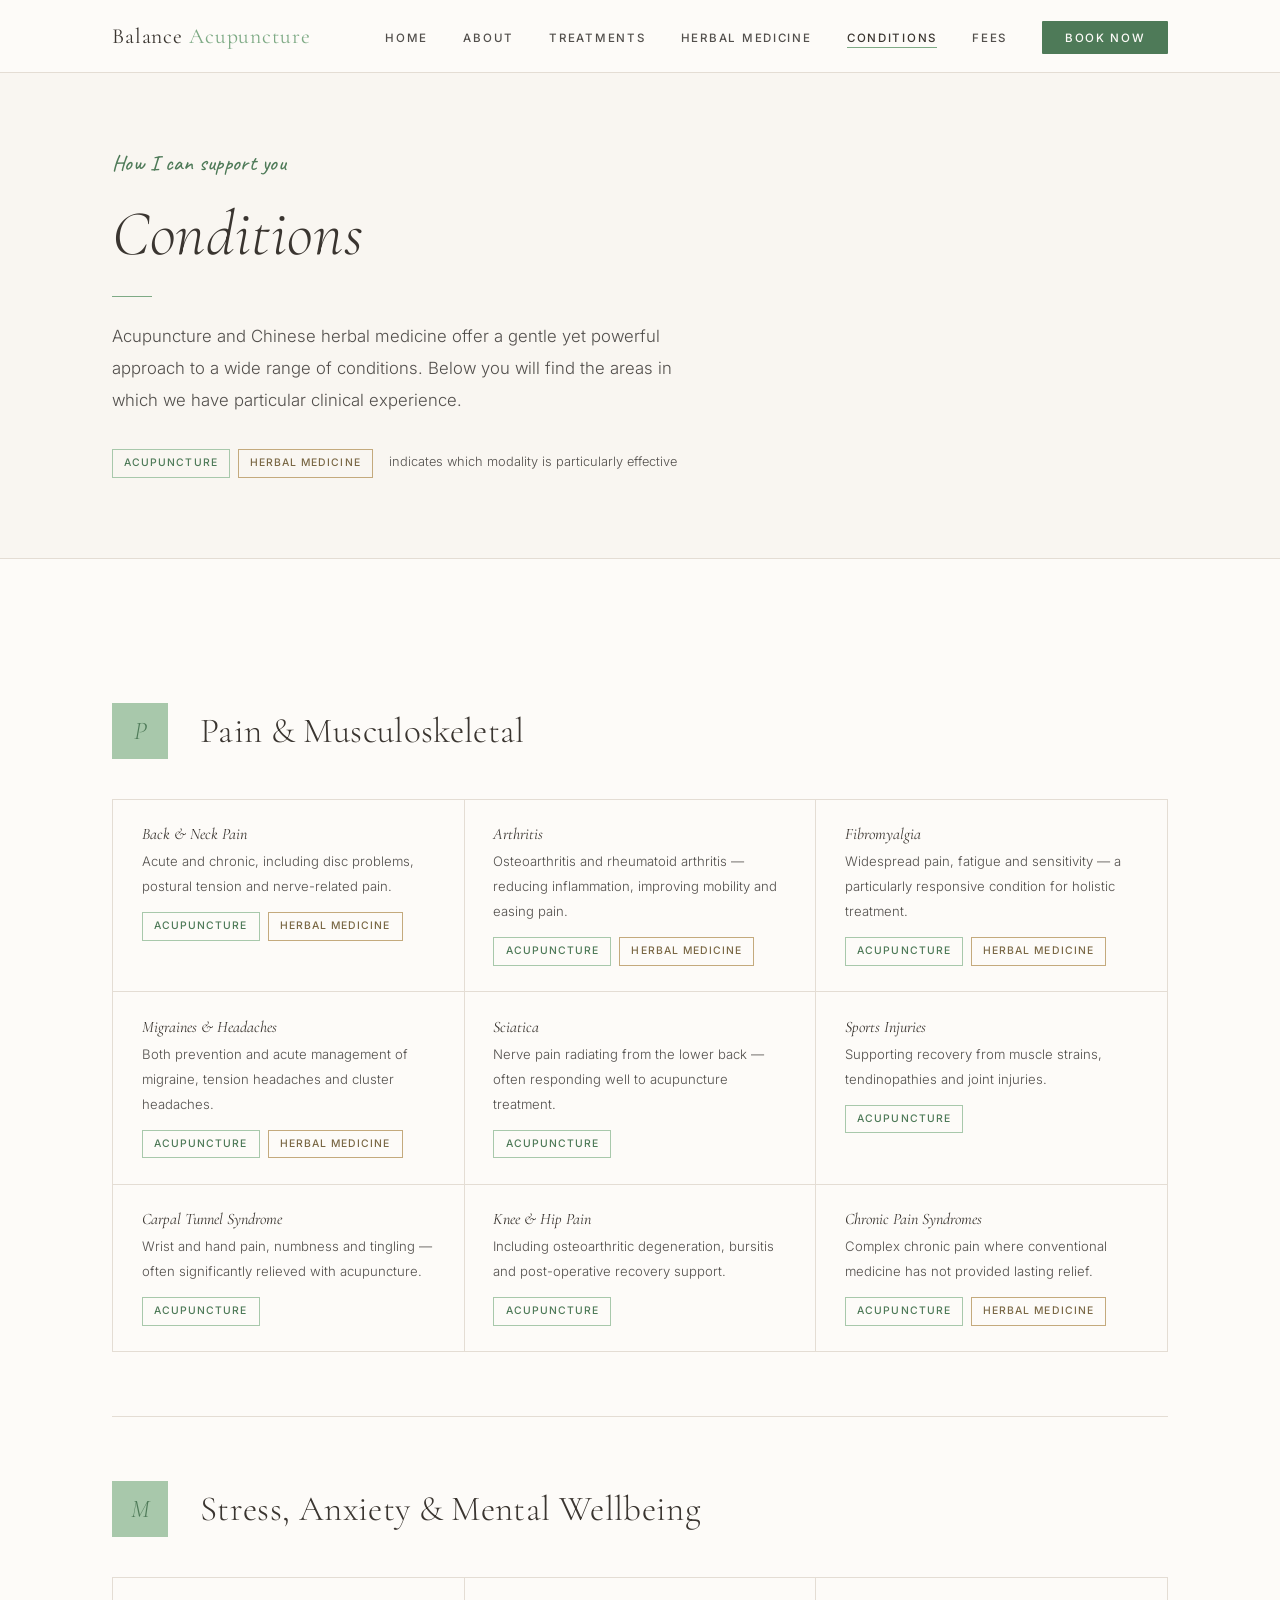
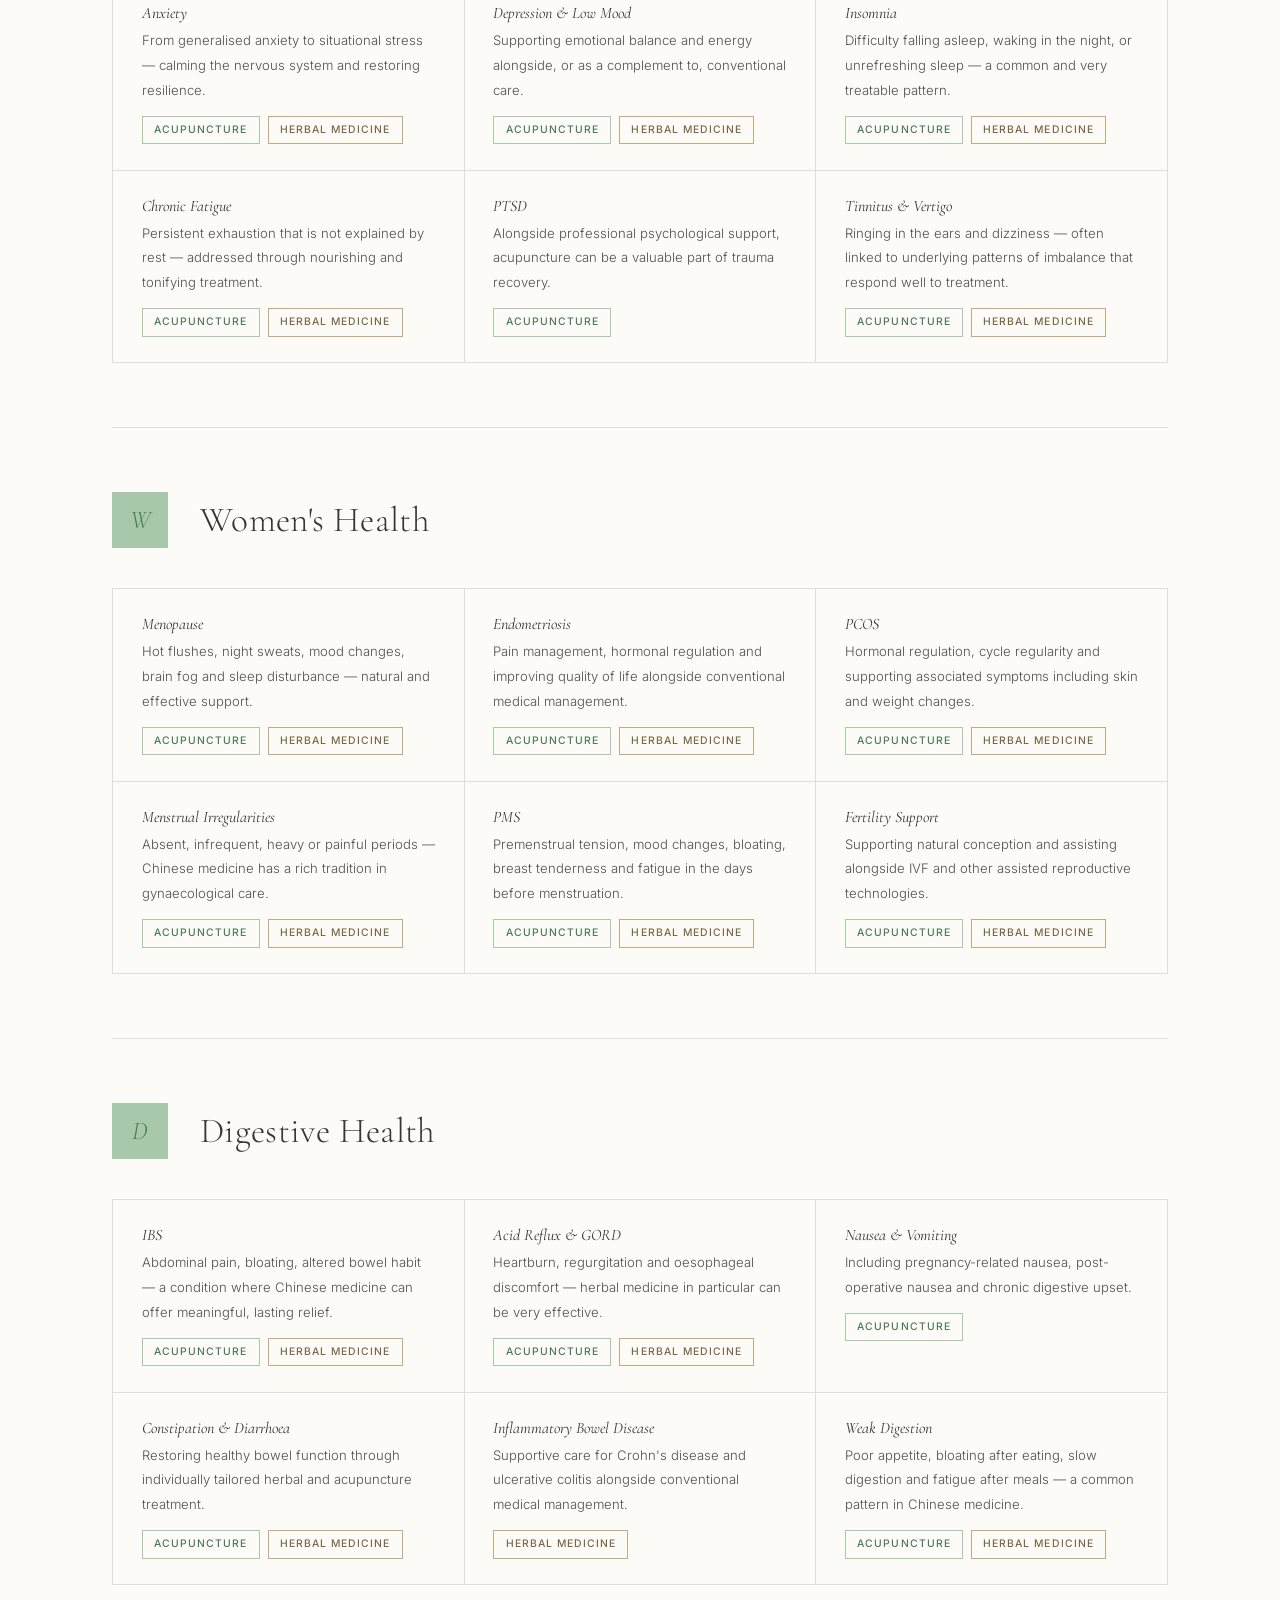
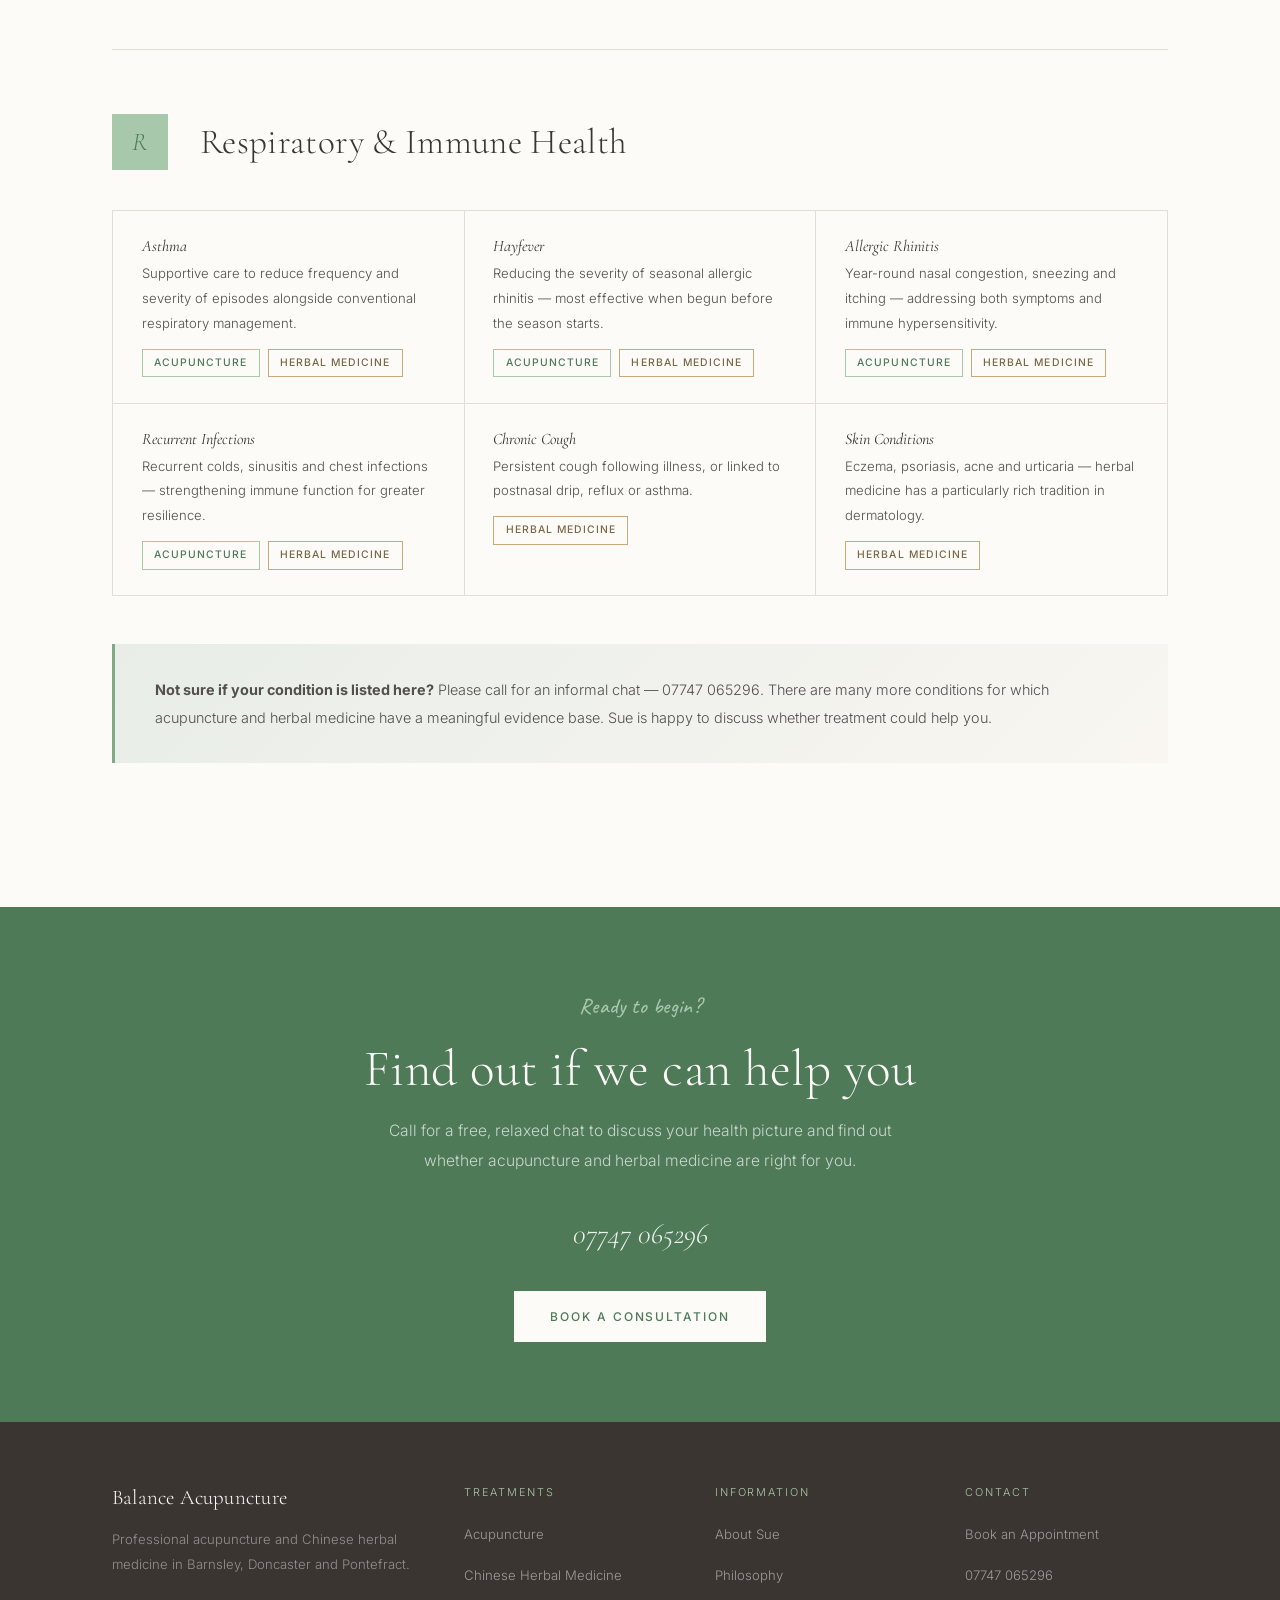
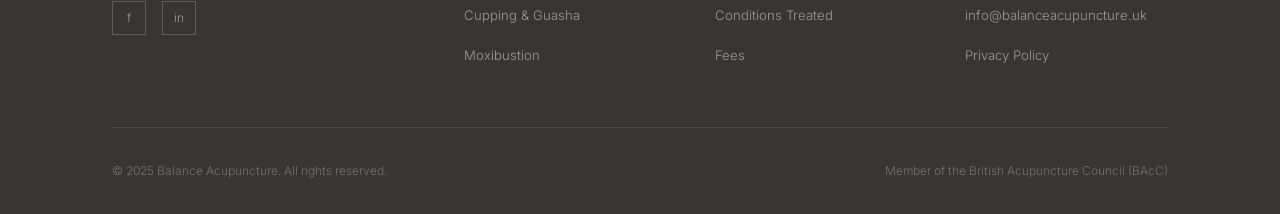
==== conditions.html @ f873840b "Initial commit: updated Balance Acupuncture site" ====
<!DOCTYPE html>
<html lang="en">
<head>
  <meta charset="UTF-8" />
  <meta name="viewport" content="width=device-width, initial-scale=1.0" />
  <title>Conditions Treated | Balance Acupuncture</title>
  <meta name="description" content="Acupuncture and Chinese herbal medicine for pain, stress, women's health, digestive conditions, fertility and more at Balance Acupuncture in Yorkshire." />
  <link rel="preconnect" href="https://fonts.googleapis.com" />
  <link rel="preconnect" href="https://fonts.gstatic.com" crossorigin />
  <link href="https://fonts.googleapis.com/css2?family=Caveat:wght@400;500;600&family=Cormorant+Garamond:ital,wght@0,300;0,400;0,500;1,300;1,400&family=Inter:wght@300;400;500&display=swap" rel="stylesheet" />
  <style>
    :root{--cream:#f9f6f1;--warm-white:#fdfbf8;--sage:#7eaa85;--sage-light:#a8c8ab;--sage-dark:#4e7a58;--stone:#c9bfae;--charcoal:#3a3530;--mid-grey:#524f4c;--light-grey:#9e9894;--border:#e4ddd4;--font-serif:'Cormorant Garamond',Georgia,serif;--font-sans:'Inter',system-ui,sans-serif;--font-hand:'Caveat',cursive;}
    *,*::before,*::after{box-sizing:border-box;margin:0;padding:0;}
    html{scroll-behavior:smooth;}
    body{font-family:var(--font-sans);font-weight:300;font-size:17px;line-height:1.8;color:var(--charcoal);background:var(--warm-white);}
    img{max-width:100%;display:block;}a{color:inherit;text-decoration:none;}
    h1,h2,h3,h4{font-family:var(--font-serif);font-weight:300;letter-spacing:.01em;line-height:1.2;color:var(--charcoal);}
    h1{font-size:clamp(2.4rem,5vw,4rem);}h2{font-size:clamp(2.3rem,4vw,3.4rem);}
    h3{font-size:clamp(1.5rem,2.5vw,2.1rem);}
    p{color:var(--mid-grey);font-size:.975rem;line-height:1.9;}
    .container{max-width:1120px;margin:0 auto;padding:0 2rem;}
    .section{padding:5rem 0;}.section--alt{background:var(--cream);}
    .eyebrow{font-family:var(--font-hand);font-size:1.35rem;font-weight:500;letter-spacing:.02em;color:var(--sage-dark);display:block;margin-bottom:.8rem;}
    .divider{width:40px;height:1px;background:var(--sage);margin:1.5rem auto;}.divider--left{margin-left:0;}
    .btn{display:inline-block;padding:.85rem 2.2rem;font-family:var(--font-sans);font-size:.75rem;font-weight:500;letter-spacing:.16em;text-transform:uppercase;border:1px solid currentColor;transition:all .3s ease;}
    .btn--sage{color:var(--sage-dark);border-color:var(--sage-dark);background:transparent;}.btn--sage:hover{background:var(--sage-dark);color:var(--warm-white);}
    .btn--filled{background:var(--sage-dark);color:var(--warm-white);border-color:var(--sage-dark);}.btn--filled:hover{background:var(--sage);border-color:var(--sage);}
    .site-header{position:fixed;top:0;left:0;right:0;z-index:100;background:rgba(253,251,248,.96);backdrop-filter:blur(8px);border-bottom:1px solid var(--border);}
    .site-header.scrolled{box-shadow:0 2px 20px rgba(58,53,48,.08);}
    .nav-inner{display:flex;align-items:center;justify-content:space-between;height:72px;max-width:1120px;margin:0 auto;padding:0 2rem;}
    .nav-logo{font-family:var(--font-serif);font-size:1.35rem;font-weight:400;letter-spacing:.04em;color:var(--charcoal);}
    .nav-logo span{color:var(--sage);}
    .nav-links{display:flex;align-items:center;gap:2.2rem;list-style:none;}
    .nav-links a{font-size:.72rem;font-weight:500;letter-spacing:.15em;text-transform:uppercase;color:var(--mid-grey);transition:color .2s;position:relative;}
    .nav-links a::after{content:'';position:absolute;bottom:-3px;left:0;right:0;height:1px;background:var(--sage);transform:scaleX(0);transition:transform .25s ease;}
    .nav-links a:hover{color:var(--charcoal);}.nav-links a:hover::after,.nav-links a.active::after{transform:scaleX(1);}.nav-links a.active{color:var(--charcoal);}
    .nav-cta{font-size:.72rem!important;font-weight:500!important;letter-spacing:.15em!important;text-transform:uppercase!important;padding:.6rem 1.4rem!important;background:var(--sage-dark)!important;color:var(--warm-white)!important;border-radius:1px!important;}
    .nav-cta:hover{background:var(--sage)!important;}.nav-cta::after{display:none!important;}
    .nav-toggle{display:none;flex-direction:column;gap:5px;cursor:pointer;background:none;border:none;padding:4px;}
    .nav-toggle span{display:block;width:22px;height:1px;background:var(--charcoal);}
    .site-footer{background:var(--charcoal);padding:4rem 0 2rem;}
    .footer-grid{display:grid;grid-template-columns:1.5fr 1fr 1fr 1fr;gap:3rem;margin-bottom:3rem;}
    .footer-brand h3{font-family:var(--font-serif);font-size:1.3rem;color:var(--warm-white);margin-bottom:1rem;font-weight:300;}
    .footer-brand p{color:rgba(255,255,255,.45);font-size:.82rem;}
    .footer-col h4{font-size:.68rem;letter-spacing:.18em;text-transform:uppercase;color:var(--sage-light);margin-bottom:1.2rem;font-family:var(--font-sans);}
    .footer-col ul{list-style:none;}.footer-col ul li{margin-bottom:.6rem;}
    .footer-col ul li a{color:rgba(255,255,255,.5);font-size:.82rem;transition:color .2s;}.footer-col ul li a:hover{color:var(--sage-light);}
    .footer-bottom{border-top:1px solid rgba(255,255,255,.1);padding-top:2rem;display:flex;justify-content:space-between;align-items:center;font-size:.75rem;color:rgba(255,255,255,.3);}
    .footer-social{display:flex;gap:1rem;}
    .footer-social a{width:34px;height:34px;border:1px solid rgba(255,255,255,.2);display:flex;align-items:center;justify-content:center;color:rgba(255,255,255,.5);font-size:.75rem;transition:all .2s;}
    .footer-social a:hover{border-color:var(--sage-light);color:var(--sage-light);}
    @media(max-width:900px){.nav-links{display:none;}.nav-toggle{display:flex;}.nav-links.open{display:flex;flex-direction:column;position:fixed;top:72px;left:0;right:0;background:var(--warm-white);padding:2rem;gap:1.4rem;border-bottom:1px solid var(--border);z-index:99;}.footer-grid{grid-template-columns:1fr 1fr;gap:2rem;}}
    @media(max-width:600px){.footer-grid{grid-template-columns:1fr;}.footer-bottom{flex-direction:column;gap:1rem;text-align:center;}}

    .page-hero{padding:9rem 0 5rem;background:var(--cream);border-bottom:1px solid var(--border);}
    .page-hero h1{margin-bottom:1.2rem;font-style:italic;}
    .page-hero p{max-width:580px;font-size:1.05rem;}

    .category-section{padding:4rem 0;border-bottom:1px solid var(--border);}
    .category-section:last-of-type{border-bottom:none;}
    .category-header{display:flex;align-items:center;gap:2rem;margin-bottom:2.5rem;}
    .category-icon{
      width:56px;height:56px;background:var(--sage-light);
      display:flex;align-items:center;justify-content:center;
      font-family:var(--font-serif);font-style:italic;font-size:1.6rem;color:var(--sage-dark);
      flex-shrink:0;
    }
    .category-header h2{font-size:clamp(1.6rem,3vw,2.2rem);margin:0;}
    .conditions-list{display:grid;grid-template-columns:repeat(3,1fr);gap:1px;background:var(--border);border:1px solid var(--border);}
    .condition-item{background:var(--warm-white);padding:1.6rem 1.8rem;transition:background .2s;}
    .condition-item:hover{background:var(--cream);}
    .condition-item h4{font-family:var(--font-serif);font-size:1rem;font-weight:400;letter-spacing:0;text-transform:none;font-style:italic;color:var(--charcoal);margin-bottom:.3rem;}
    .condition-item p{font-size:.82rem;}
    .treatment-tags{display:flex;gap:.5rem;flex-wrap:wrap;margin-top:.8rem;}
    .tag{font-size:.65rem;font-weight:500;letter-spacing:.1em;text-transform:uppercase;padding:.25rem .7rem;border:1px solid;}
    .tag--acu{color:var(--sage-dark);border-color:var(--sage-light);}
    .tag--herb{color:#7a6845;border-color:#c4aa7d;}

    .herbal-note{background:linear-gradient(135deg,#e8ede8 0%,var(--cream) 100%);border-left:3px solid var(--sage);padding:2rem 2.5rem;margin-top:3rem;}
    .herbal-note p{font-size:.9rem;}

    .cta-banner{background:var(--sage-dark);padding:5rem 0;text-align:center;}
    .cta-banner h2{color:var(--warm-white);margin-bottom:1rem;}
    .cta-banner p{color:rgba(255,255,255,.7);margin-bottom:2rem;max-width:560px;margin-left:auto;margin-right:auto;}
    .cta-tel{font-family:var(--font-serif);font-size:1.8rem;font-style:italic;color:rgba(255,255,255,.9);display:block;margin-bottom:2rem;}

    @media(max-width:900px){.conditions-list{grid-template-columns:1fr 1fr;}}
    @media(max-width:600px){.conditions-list{grid-template-columns:1fr;}.category-header{flex-direction:column;align-items:flex-start;}}
  </style>
</head>
<body>

<header class="site-header" id="site-header">
  <nav class="nav-inner">
    <a href="index.html" class="nav-logo">Balance <span>Acupuncture</span></a>
    <ul class="nav-links" id="nav-links">
      <li><a href="index.html">Home</a></li>
      <li><a href="about.html">About</a></li>
      <li><a href="services.html">Treatments</a></li>
      <li><a href="herbal.html">Herbal Medicine</a></li>
      <li><a href="conditions.html" class="active">Conditions</a></li>
      <li><a href="fees.html">Fees</a></li>
      <li><a href="contact.html" class="nav-cta">Book Now</a></li>
    </ul>
    <button class="nav-toggle" id="nav-toggle"><span></span><span></span><span></span></button>
  </nav>
</header>

<section class="page-hero">
  <div class="container">
    <span class="eyebrow">How I can support you</span>
    <h1>Conditions</h1>
    <div class="divider divider--left"></div>
    <p>Acupuncture and Chinese herbal medicine offer a gentle yet powerful approach to a wide range of conditions. Below you will find the areas in which we have particular clinical experience.</p>
    <div style="display:flex;gap:.5rem;flex-wrap:wrap;margin-top:2rem;">
      <span class="tag tag--acu">Acupuncture</span>
      <span class="tag tag--herb">Herbal Medicine</span>
      <span style="font-size:.8rem;color:var(--mid-grey);line-height:2;margin-left:.5rem;">indicates which modality is particularly effective</span>
    </div>
  </div>
</section>

<section class="section">
  <div class="container">

    <!-- Pain -->
    <div class="category-section">
      <div class="category-header">
        <div class="category-icon">P</div>
        <h2>Pain & Musculoskeletal</h2>
      </div>
      <div class="conditions-list">
        <div class="condition-item"><h4>Back & Neck Pain</h4><p>Acute and chronic, including disc problems, postural tension and nerve-related pain.</p><div class="treatment-tags"><span class="tag tag--acu">Acupuncture</span><span class="tag tag--herb">Herbal Medicine</span></div></div>
        <div class="condition-item"><h4>Arthritis</h4><p>Osteoarthritis and rheumatoid arthritis — reducing inflammation, improving mobility and easing pain.</p><div class="treatment-tags"><span class="tag tag--acu">Acupuncture</span><span class="tag tag--herb">Herbal Medicine</span></div></div>
        <div class="condition-item"><h4>Fibromyalgia</h4><p>Widespread pain, fatigue and sensitivity — a particularly responsive condition for holistic treatment.</p><div class="treatment-tags"><span class="tag tag--acu">Acupuncture</span><span class="tag tag--herb">Herbal Medicine</span></div></div>
        <div class="condition-item"><h4>Migraines & Headaches</h4><p>Both prevention and acute management of migraine, tension headaches and cluster headaches.</p><div class="treatment-tags"><span class="tag tag--acu">Acupuncture</span><span class="tag tag--herb">Herbal Medicine</span></div></div>
        <div class="condition-item"><h4>Sciatica</h4><p>Nerve pain radiating from the lower back — often responding well to acupuncture treatment.</p><div class="treatment-tags"><span class="tag tag--acu">Acupuncture</span></div></div>
        <div class="condition-item"><h4>Sports Injuries</h4><p>Supporting recovery from muscle strains, tendinopathies and joint injuries.</p><div class="treatment-tags"><span class="tag tag--acu">Acupuncture</span></div></div>
        <div class="condition-item"><h4>Carpal Tunnel Syndrome</h4><p>Wrist and hand pain, numbness and tingling — often significantly relieved with acupuncture.</p><div class="treatment-tags"><span class="tag tag--acu">Acupuncture</span></div></div>
        <div class="condition-item"><h4>Knee & Hip Pain</h4><p>Including osteoarthritic degeneration, bursitis and post-operative recovery support.</p><div class="treatment-tags"><span class="tag tag--acu">Acupuncture</span></div></div>
        <div class="condition-item"><h4>Chronic Pain Syndromes</h4><p>Complex chronic pain where conventional medicine has not provided lasting relief.</p><div class="treatment-tags"><span class="tag tag--acu">Acupuncture</span><span class="tag tag--herb">Herbal Medicine</span></div></div>
      </div>
    </div>

    <!-- Stress & Mental -->
    <div class="category-section">
      <div class="category-header">
        <div class="category-icon">M</div>
        <h2>Stress, Anxiety & Mental Wellbeing</h2>
      </div>
      <div class="conditions-list">
        <div class="condition-item"><h4>Anxiety</h4><p>From generalised anxiety to situational stress — calming the nervous system and restoring resilience.</p><div class="treatment-tags"><span class="tag tag--acu">Acupuncture</span><span class="tag tag--herb">Herbal Medicine</span></div></div>
        <div class="condition-item"><h4>Depression & Low Mood</h4><p>Supporting emotional balance and energy alongside, or as a complement to, conventional care.</p><div class="treatment-tags"><span class="tag tag--acu">Acupuncture</span><span class="tag tag--herb">Herbal Medicine</span></div></div>
        <div class="condition-item"><h4>Insomnia</h4><p>Difficulty falling asleep, waking in the night, or unrefreshing sleep — a common and very treatable pattern.</p><div class="treatment-tags"><span class="tag tag--acu">Acupuncture</span><span class="tag tag--herb">Herbal Medicine</span></div></div>
        <div class="condition-item"><h4>Chronic Fatigue</h4><p>Persistent exhaustion that is not explained by rest — addressed through nourishing and tonifying treatment.</p><div class="treatment-tags"><span class="tag tag--acu">Acupuncture</span><span class="tag tag--herb">Herbal Medicine</span></div></div>
        <div class="condition-item"><h4>PTSD</h4><p>Alongside professional psychological support, acupuncture can be a valuable part of trauma recovery.</p><div class="treatment-tags"><span class="tag tag--acu">Acupuncture</span></div></div>
        <div class="condition-item"><h4>Tinnitus & Vertigo</h4><p>Ringing in the ears and dizziness — often linked to underlying patterns of imbalance that respond well to treatment.</p><div class="treatment-tags"><span class="tag tag--acu">Acupuncture</span><span class="tag tag--herb">Herbal Medicine</span></div></div>
      </div>
    </div>

    <!-- Women's Health -->
    <div class="category-section">
      <div class="category-header">
        <div class="category-icon">W</div>
        <h2>Women's Health</h2>
      </div>
      <div class="conditions-list">
        <div class="condition-item"><h4>Menopause</h4><p>Hot flushes, night sweats, mood changes, brain fog and sleep disturbance — natural and effective support.</p><div class="treatment-tags"><span class="tag tag--acu">Acupuncture</span><span class="tag tag--herb">Herbal Medicine</span></div></div>
        <div class="condition-item"><h4>Endometriosis</h4><p>Pain management, hormonal regulation and improving quality of life alongside conventional medical management.</p><div class="treatment-tags"><span class="tag tag--acu">Acupuncture</span><span class="tag tag--herb">Herbal Medicine</span></div></div>
        <div class="condition-item"><h4>PCOS</h4><p>Hormonal regulation, cycle regularity and supporting associated symptoms including skin and weight changes.</p><div class="treatment-tags"><span class="tag tag--acu">Acupuncture</span><span class="tag tag--herb">Herbal Medicine</span></div></div>
        <div class="condition-item"><h4>Menstrual Irregularities</h4><p>Absent, infrequent, heavy or painful periods — Chinese medicine has a rich tradition in gynaecological care.</p><div class="treatment-tags"><span class="tag tag--acu">Acupuncture</span><span class="tag tag--herb">Herbal Medicine</span></div></div>
        <div class="condition-item"><h4>PMS</h4><p>Premenstrual tension, mood changes, bloating, breast tenderness and fatigue in the days before menstruation.</p><div class="treatment-tags"><span class="tag tag--acu">Acupuncture</span><span class="tag tag--herb">Herbal Medicine</span></div></div>
        <div class="condition-item"><h4>Fertility Support</h4><p>Supporting natural conception and assisting alongside IVF and other assisted reproductive technologies.</p><div class="treatment-tags"><span class="tag tag--acu">Acupuncture</span><span class="tag tag--herb">Herbal Medicine</span></div></div>
      </div>
    </div>

    <!-- Digestive -->
    <div class="category-section">
      <div class="category-header">
        <div class="category-icon">D</div>
        <h2>Digestive Health</h2>
      </div>
      <div class="conditions-list">
        <div class="condition-item"><h4>IBS</h4><p>Abdominal pain, bloating, altered bowel habit — a condition where Chinese medicine can offer meaningful, lasting relief.</p><div class="treatment-tags"><span class="tag tag--acu">Acupuncture</span><span class="tag tag--herb">Herbal Medicine</span></div></div>
        <div class="condition-item"><h4>Acid Reflux & GORD</h4><p>Heartburn, regurgitation and oesophageal discomfort — herbal medicine in particular can be very effective.</p><div class="treatment-tags"><span class="tag tag--acu">Acupuncture</span><span class="tag tag--herb">Herbal Medicine</span></div></div>
        <div class="condition-item"><h4>Nausea & Vomiting</h4><p>Including pregnancy-related nausea, post-operative nausea and chronic digestive upset.</p><div class="treatment-tags"><span class="tag tag--acu">Acupuncture</span></div></div>
        <div class="condition-item"><h4>Constipation & Diarrhoea</h4><p>Restoring healthy bowel function through individually tailored herbal and acupuncture treatment.</p><div class="treatment-tags"><span class="tag tag--acu">Acupuncture</span><span class="tag tag--herb">Herbal Medicine</span></div></div>
        <div class="condition-item"><h4>Inflammatory Bowel Disease</h4><p>Supportive care for Crohn's disease and ulcerative colitis alongside conventional medical management.</p><div class="treatment-tags"><span class="tag tag--herb">Herbal Medicine</span></div></div>
        <div class="condition-item"><h4>Weak Digestion</h4><p>Poor appetite, bloating after eating, slow digestion and fatigue after meals — a common pattern in Chinese medicine.</p><div class="treatment-tags"><span class="tag tag--acu">Acupuncture</span><span class="tag tag--herb">Herbal Medicine</span></div></div>
      </div>
    </div>

    <!-- Respiratory -->
    <div class="category-section">
      <div class="category-header">
        <div class="category-icon">R</div>
        <h2>Respiratory & Immune Health</h2>
      </div>
      <div class="conditions-list">
        <div class="condition-item"><h4>Asthma</h4><p>Supportive care to reduce frequency and severity of episodes alongside conventional respiratory management.</p><div class="treatment-tags"><span class="tag tag--acu">Acupuncture</span><span class="tag tag--herb">Herbal Medicine</span></div></div>
        <div class="condition-item"><h4>Hayfever</h4><p>Reducing the severity of seasonal allergic rhinitis — most effective when begun before the season starts.</p><div class="treatment-tags"><span class="tag tag--acu">Acupuncture</span><span class="tag tag--herb">Herbal Medicine</span></div></div>
        <div class="condition-item"><h4>Allergic Rhinitis</h4><p>Year-round nasal congestion, sneezing and itching — addressing both symptoms and immune hypersensitivity.</p><div class="treatment-tags"><span class="tag tag--acu">Acupuncture</span><span class="tag tag--herb">Herbal Medicine</span></div></div>
        <div class="condition-item"><h4>Recurrent Infections</h4><p>Recurrent colds, sinusitis and chest infections — strengthening immune function for greater resilience.</p><div class="treatment-tags"><span class="tag tag--acu">Acupuncture</span><span class="tag tag--herb">Herbal Medicine</span></div></div>
        <div class="condition-item"><h4>Chronic Cough</h4><p>Persistent cough following illness, or linked to postnasal drip, reflux or asthma.</p><div class="treatment-tags"><span class="tag tag--herb">Herbal Medicine</span></div></div>
        <div class="condition-item"><h4>Skin Conditions</h4><p>Eczema, psoriasis, acne and urticaria — herbal medicine has a particularly rich tradition in dermatology.</p><div class="treatment-tags"><span class="tag tag--herb">Herbal Medicine</span></div></div>
      </div>
      <div class="herbal-note">
        <p><strong>Not sure if your condition is listed here?</strong> Please call for an informal chat — 07747 065296. There are many more conditions for which acupuncture and herbal medicine have a meaningful evidence base. Sue is happy to discuss whether treatment could help you.</p>
      </div>
    </div>

  </div>
</section>

<section class="cta-banner">
  <div class="container">
    <span class="eyebrow" style="color:var(--sage-light);">Ready to begin?</span>
    <h2>Find out if we can help you</h2>
    <p>Call for a free, relaxed chat to discuss your health picture and find out whether acupuncture and herbal medicine are right for you.</p>
    <a href="tel:+447747065296" class="cta-tel">07747 065296</a>
    <a href="contact.html" class="btn btn--filled" style="background:var(--warm-white);color:var(--sage-dark);border-color:var(--warm-white);">Book a Consultation</a>
  </div>
</section>

<footer class="site-footer">
  <div class="container">
    <div class="footer-grid">
      <div class="footer-brand"><h3>Balance Acupuncture</h3><p>Professional acupuncture and Chinese herbal medicine in Barnsley, Doncaster and Pontefract.</p><div class="footer-social" style="margin-top:1.5rem;"><a href="https://www.facebook.com/BalanceAcupuntcureYorkshire" target="_blank" rel="noopener">f</a><a href="https://www.instagram.com/sue.balanceacupuncture/" target="_blank" rel="noopener">in</a></div></div>
      <div class="footer-col"><h4>Treatments</h4><ul><li><a href="services.html">Acupuncture</a></li><li><a href="herbal.html">Chinese Herbal Medicine</a></li><li><a href="services.html#cupping">Cupping & Guasha</a></li><li><a href="services.html#moxibustion">Moxibustion</a></li></ul></div>
      <div class="footer-col"><h4>Information</h4><ul><li><a href="about.html">About Sue</a></li><li><a href="about.html#philosophy">Philosophy</a></li><li><a href="conditions.html">Conditions Treated</a></li><li><a href="fees.html">Fees</a></li></ul></div>
      <div class="footer-col"><h4>Contact</h4><ul><li><a href="contact.html">Book an Appointment</a></li><li><a href="tel:+447747065296">07747 065296</a></li><li><a href="mailto:info@balanceacupuncture.uk">info@balanceacupuncture.uk</a></li><li><a href="privacy.html">Privacy Policy</a></li></ul></div>
    </div>
    <div class="footer-bottom"><span>© 2025 Balance Acupuncture. All rights reserved.</span><span>Member of the British Acupuncture Council (BAcC)</span></div>
  </div>
</footer>

<script>
  const header=document.getElementById('site-header');
  window.addEventListener('scroll',()=>header.classList.toggle('scrolled',window.scrollY>20));
  const toggle=document.getElementById('nav-toggle');
  const navLinks=document.getElementById('nav-links');
  toggle.addEventListener('click',()=>navLinks.classList.toggle('open'));
</script>
</body>
</html>
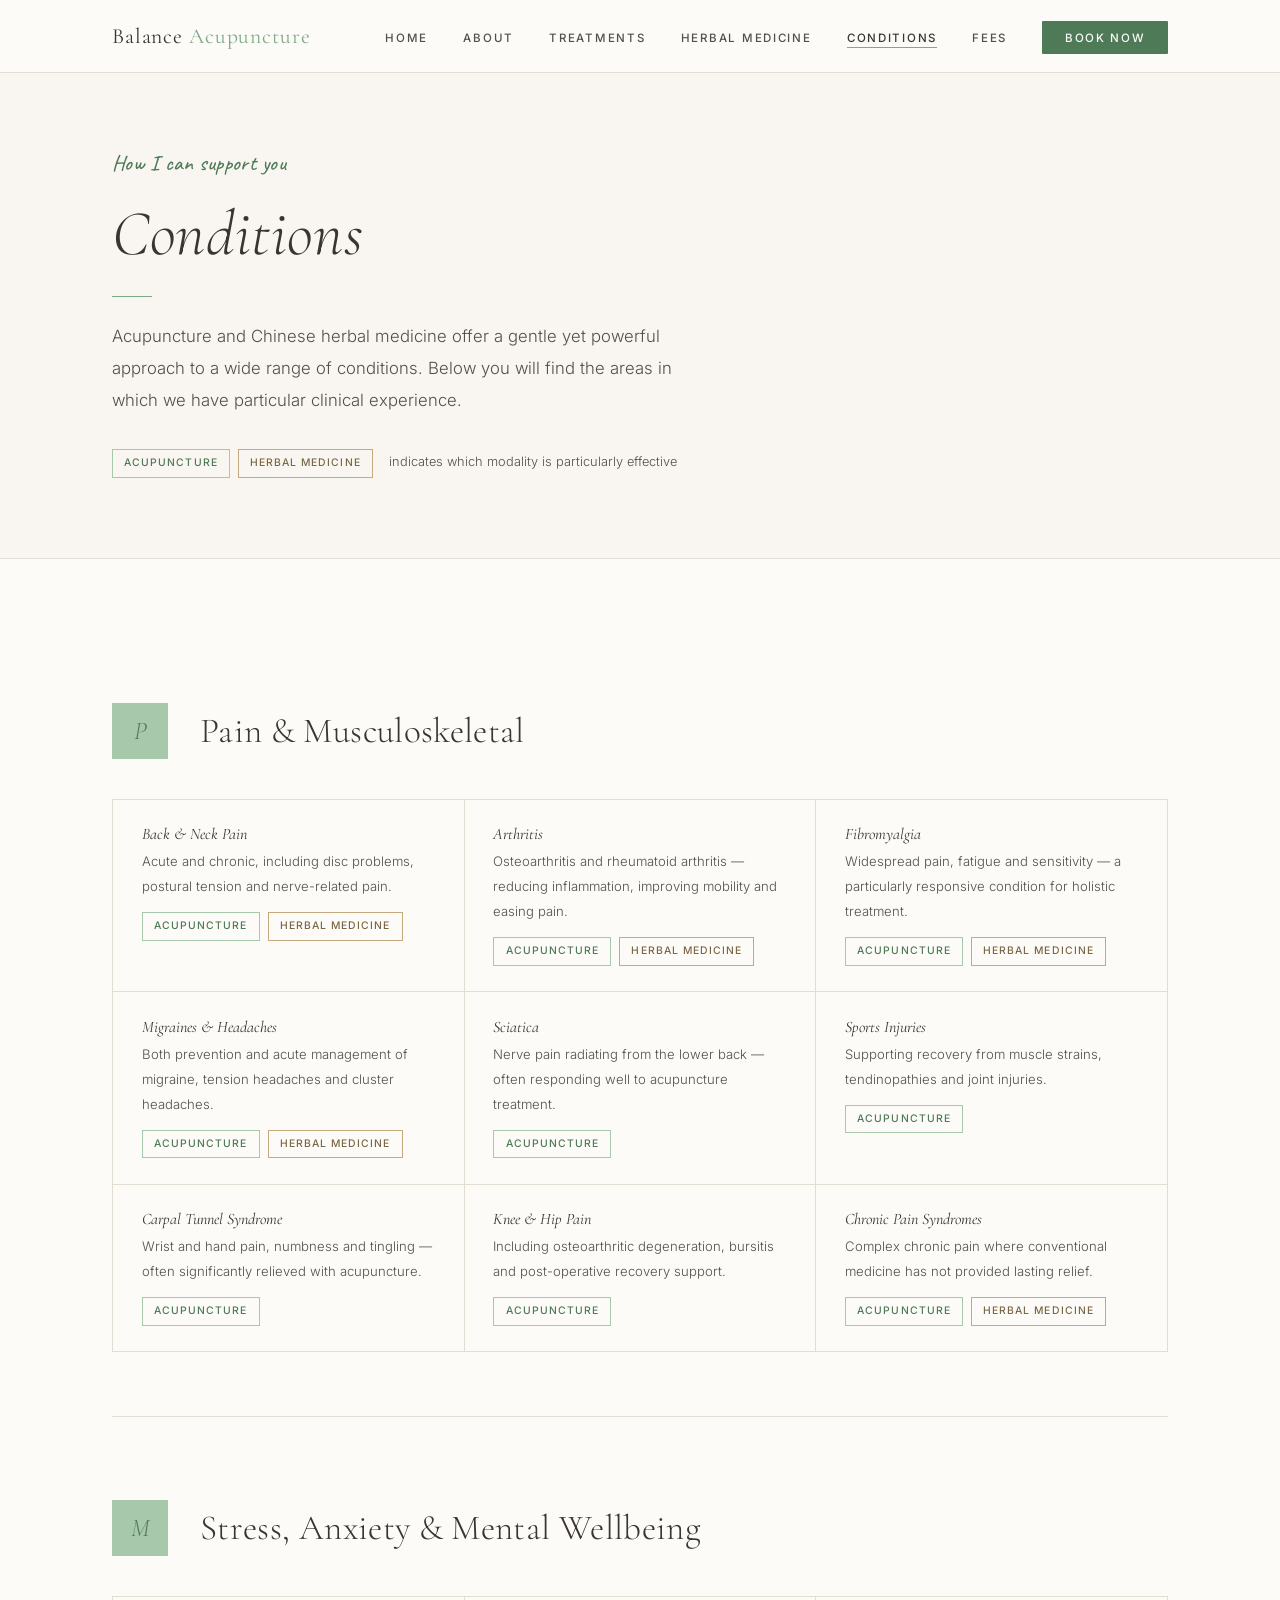
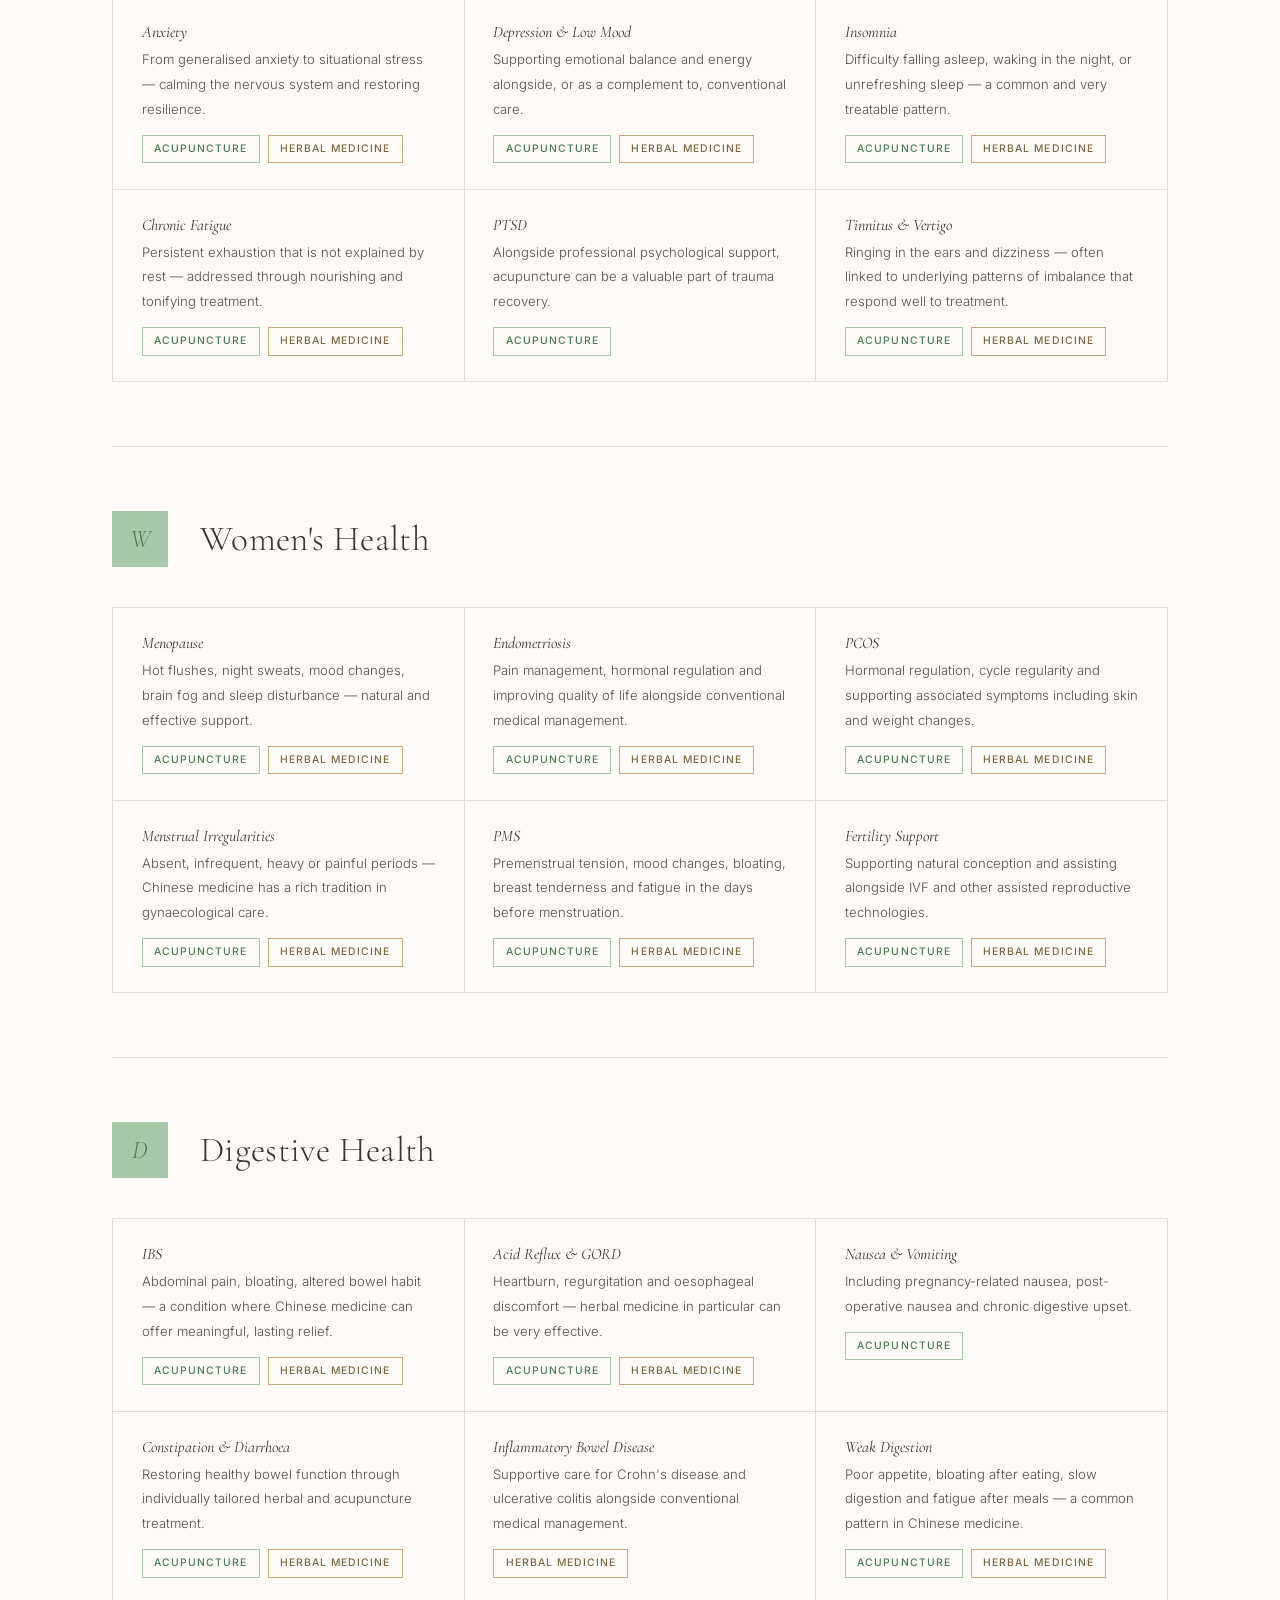
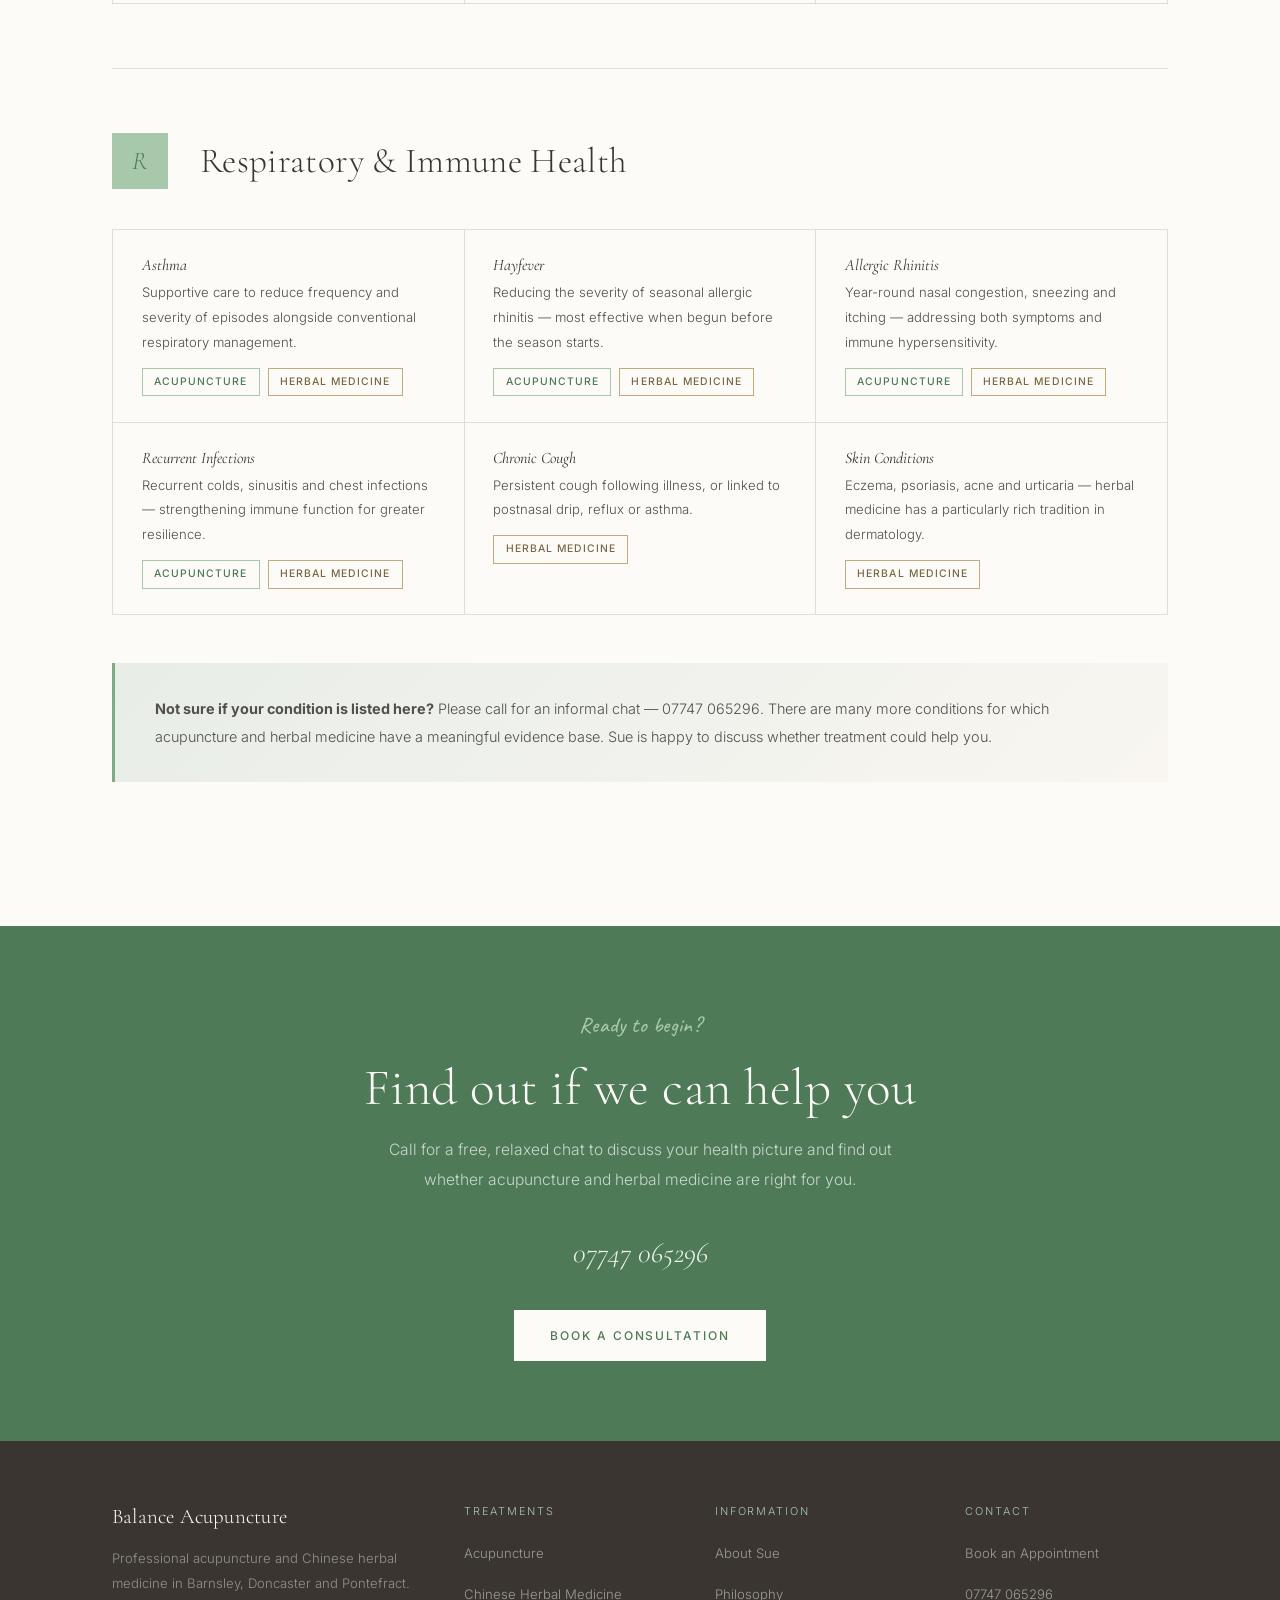
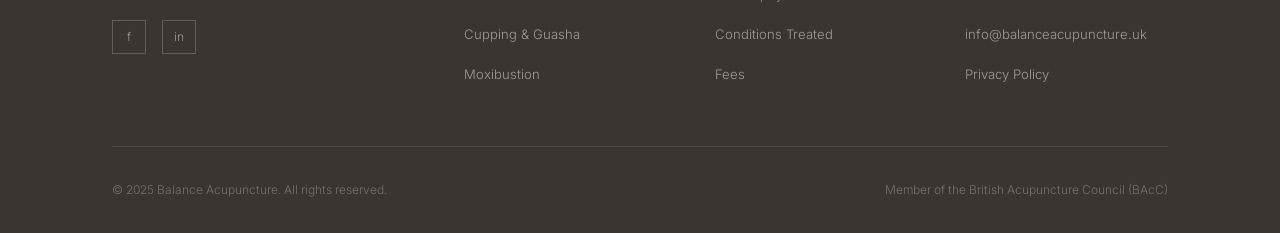
==== commit ff877531: "Visual editor: update conditions.html" ====
--- a/conditions.html
+++ b/conditions.html
@@ -1,13 +1,13 @@
 <!DOCTYPE html>
 <html lang="en">
 <head>
-  <meta charset="UTF-8" />
-  <meta name="viewport" content="width=device-width, initial-scale=1.0" />
+  <meta charset="UTF-8" >
+  <meta name="viewport" content="width=device-width, initial-scale=1.0" >
   <title>Conditions Treated | Balance Acupuncture</title>
-  <meta name="description" content="Acupuncture and Chinese herbal medicine for pain, stress, women's health, digestive conditions, fertility and more at Balance Acupuncture in Yorkshire." />
-  <link rel="preconnect" href="https://fonts.googleapis.com" />
-  <link rel="preconnect" href="https://fonts.gstatic.com" crossorigin />
-  <link href="https://fonts.googleapis.com/css2?family=Caveat:wght@400;500;600&family=Cormorant+Garamond:ital,wght@0,300;0,400;0,500;1,300;1,400&family=Inter:wght@300;400;500&display=swap" rel="stylesheet" />
+  <meta name="description" content="Acupuncture and Chinese herbal medicine for pain, stress, women's health, digestive conditions, fertility and more at Balance Acupuncture in Yorkshire." >
+  <link rel="preconnect" href="https://fonts.googleapis.com" >
+  <link rel="preconnect" href="https://fonts.gstatic.com" crossorigin >
+  <link href="https://fonts.googleapis.com/css2?family=Caveat:wght@400;500;600&family=Cormorant+Garamond:ital,wght@0,300;0,400;0,500;1,300;1,400&family=Inter:wght@300;400;500&display=swap" rel="stylesheet" >
   <style>
     :root{--cream:#f9f6f1;--warm-white:#fdfbf8;--sage:#7eaa85;--sage-light:#a8c8ab;--sage-dark:#4e7a58;--stone:#c9bfae;--charcoal:#3a3530;--mid-grey:#524f4c;--light-grey:#9e9894;--border:#e4ddd4;--font-serif:'Cormorant Garamond',Georgia,serif;--font-sans:'Inter',system-ui,sans-serif;--font-hand:'Caveat',cursive;}
     *,*::before,*::after{box-sizing:border-box;margin:0;padding:0;}
@@ -87,7 +87,10 @@
     @media(max-width:900px){.conditions-list{grid-template-columns:1fr 1fr;}}
     @media(max-width:600px){.conditions-list{grid-template-columns:1fr;}.category-header{flex-direction:column;align-items:flex-start;}}
   </style>
-</head>
+<style id="cms-overrides">
+/*cms-overrides:v1 {"v":1,"overrides":{"c2-0-1":{"desktop":{"padding-top":"83px"}}},"googleFonts":[]}*/
+[data-cms-id="c2-0-1"]{padding-top:83px !important}
+</style></head>
 <body>
 
 <header class="site-header" id="site-header">
@@ -143,7 +146,7 @@
     </div>
 
     <!-- Stress & Mental -->
-    <div class="category-section">
+    <div class="category-section" data-cms-id="c2-0-1">
       <div class="category-header">
         <div class="category-icon">M</div>
         <h2>Stress, Anxiety & Mental Wellbeing</h2>
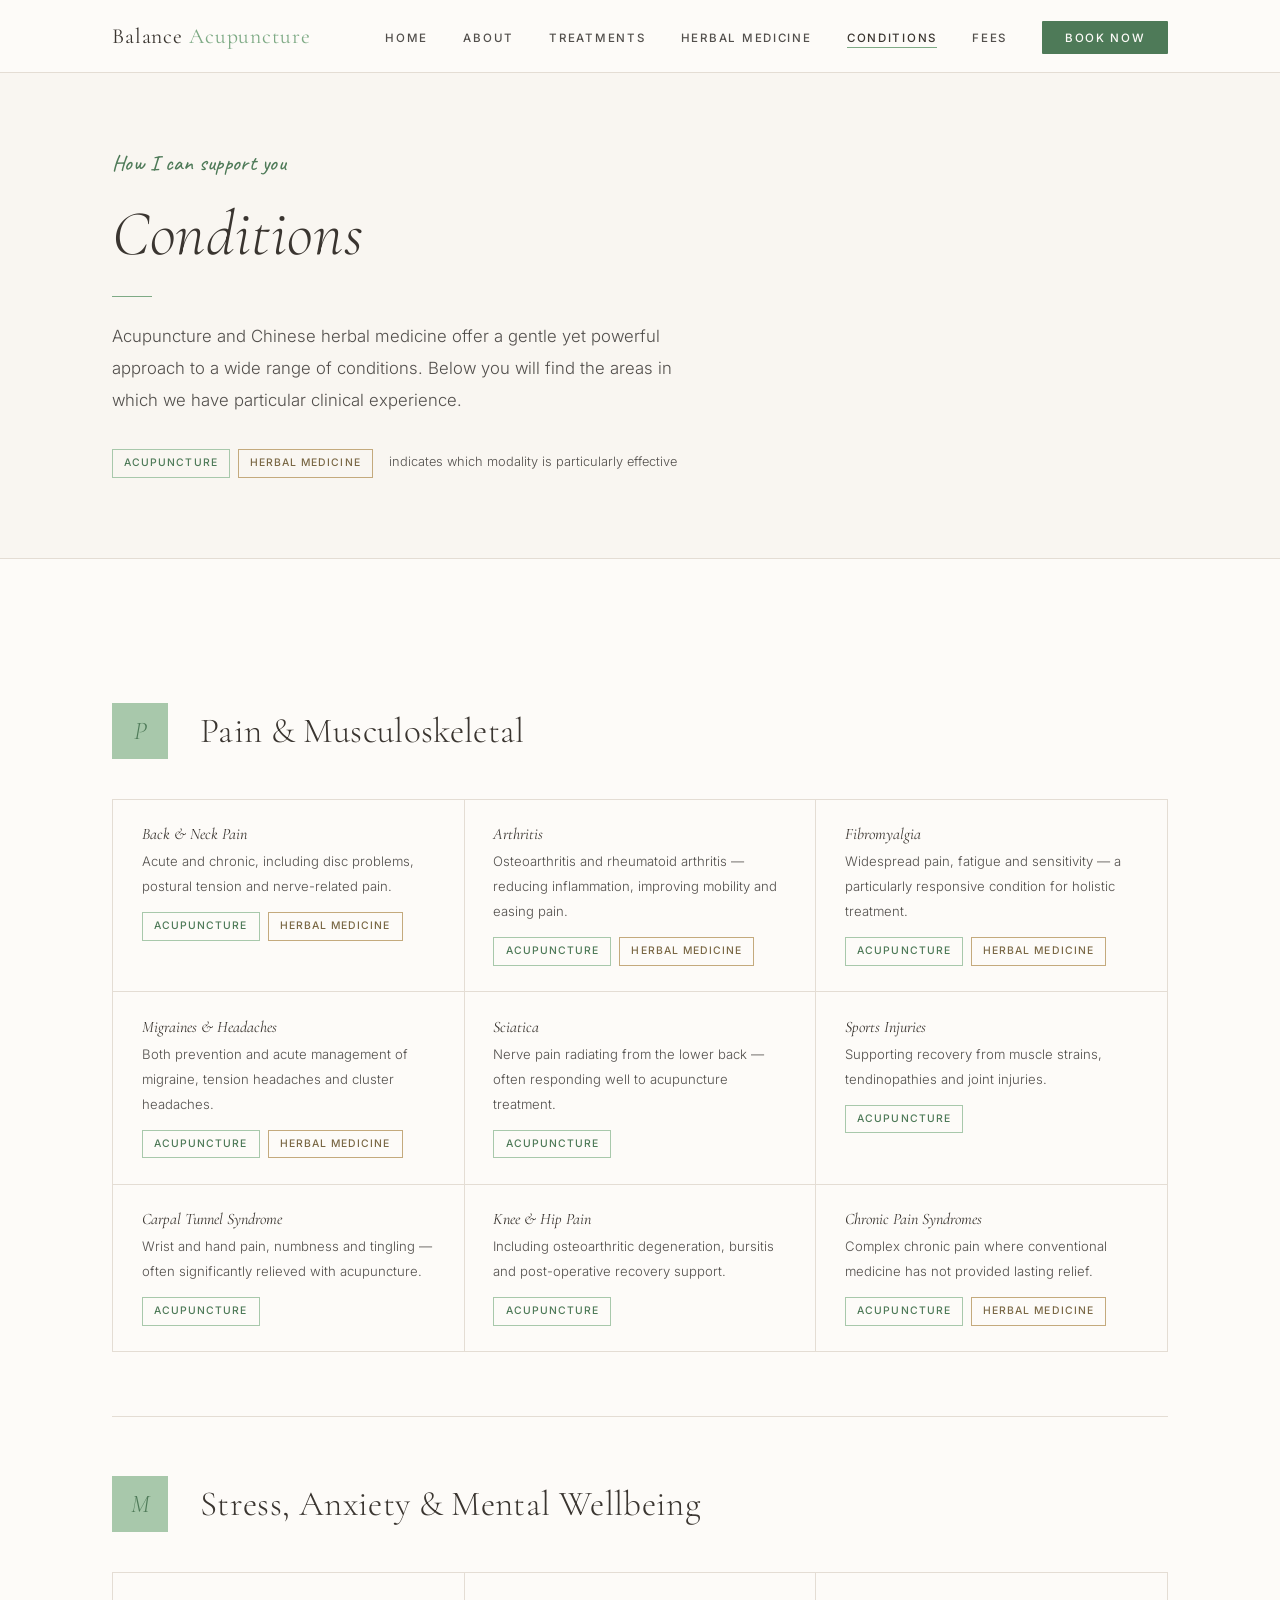
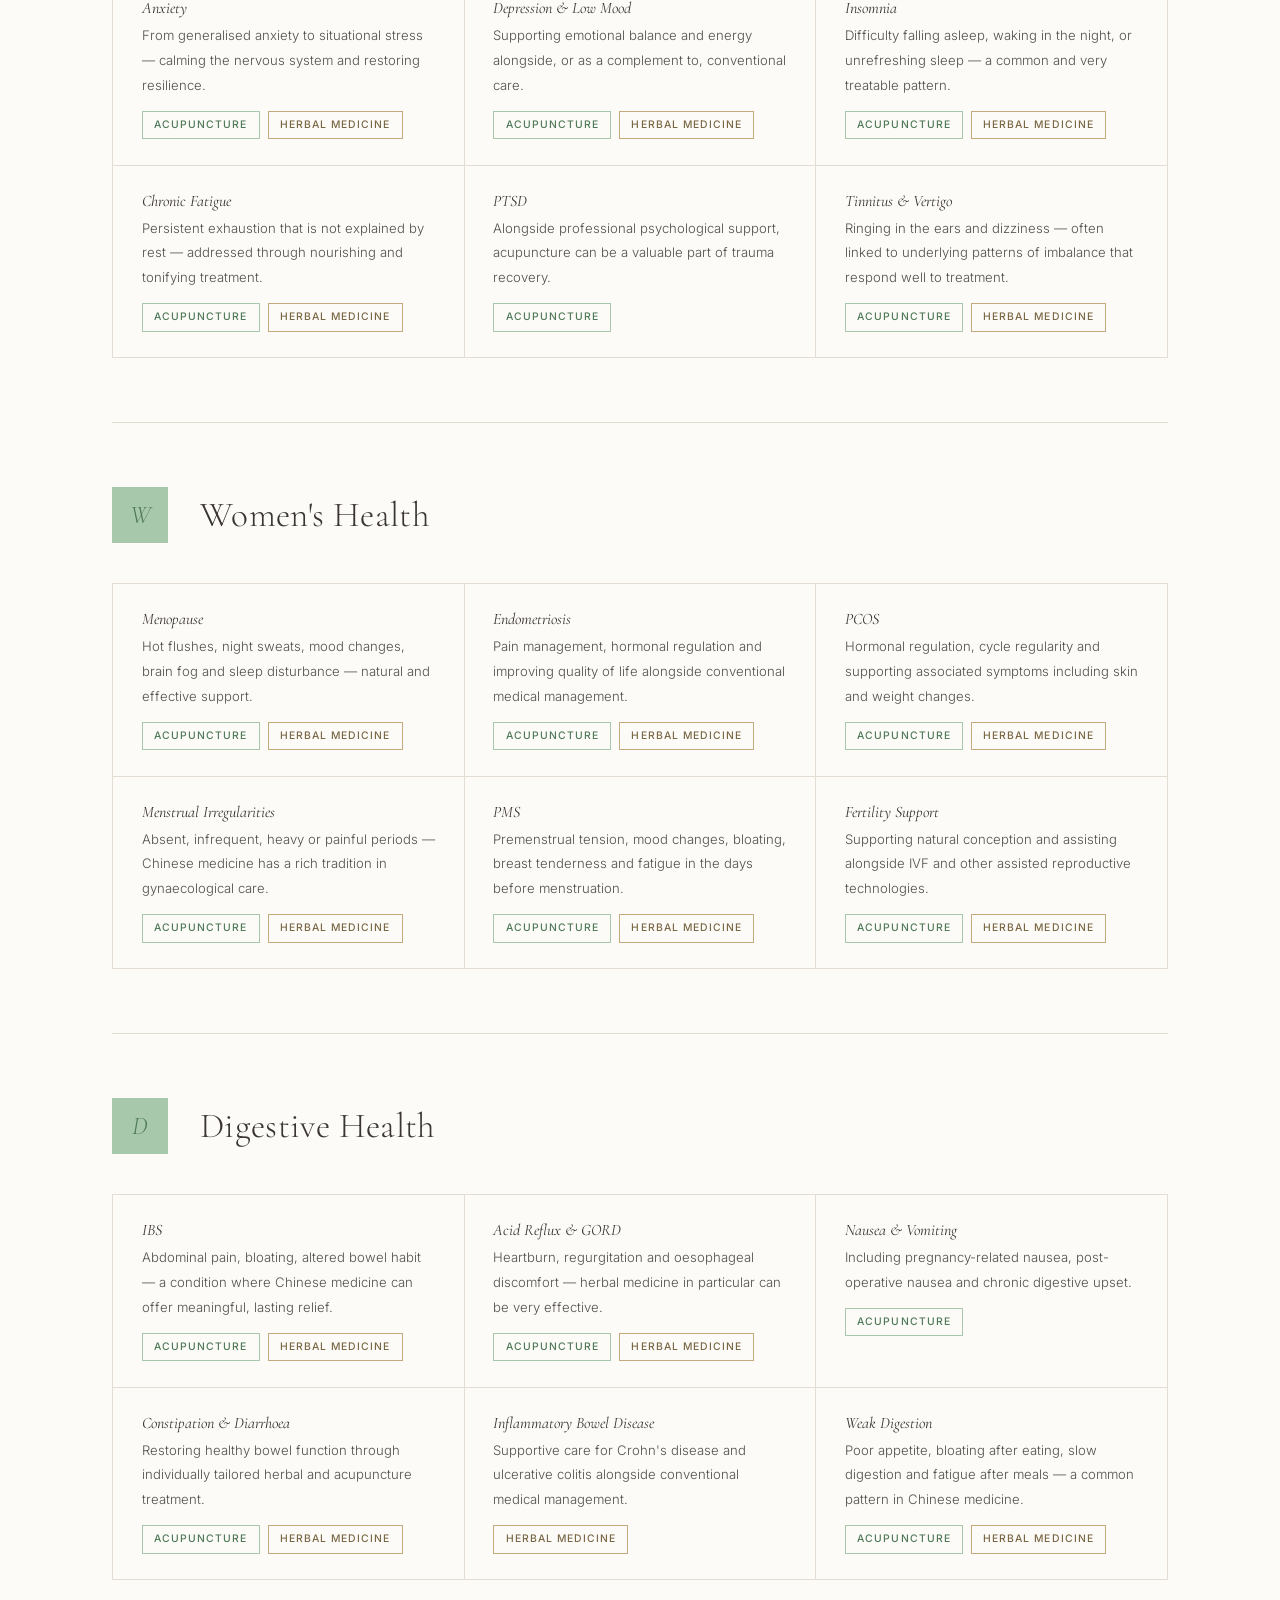
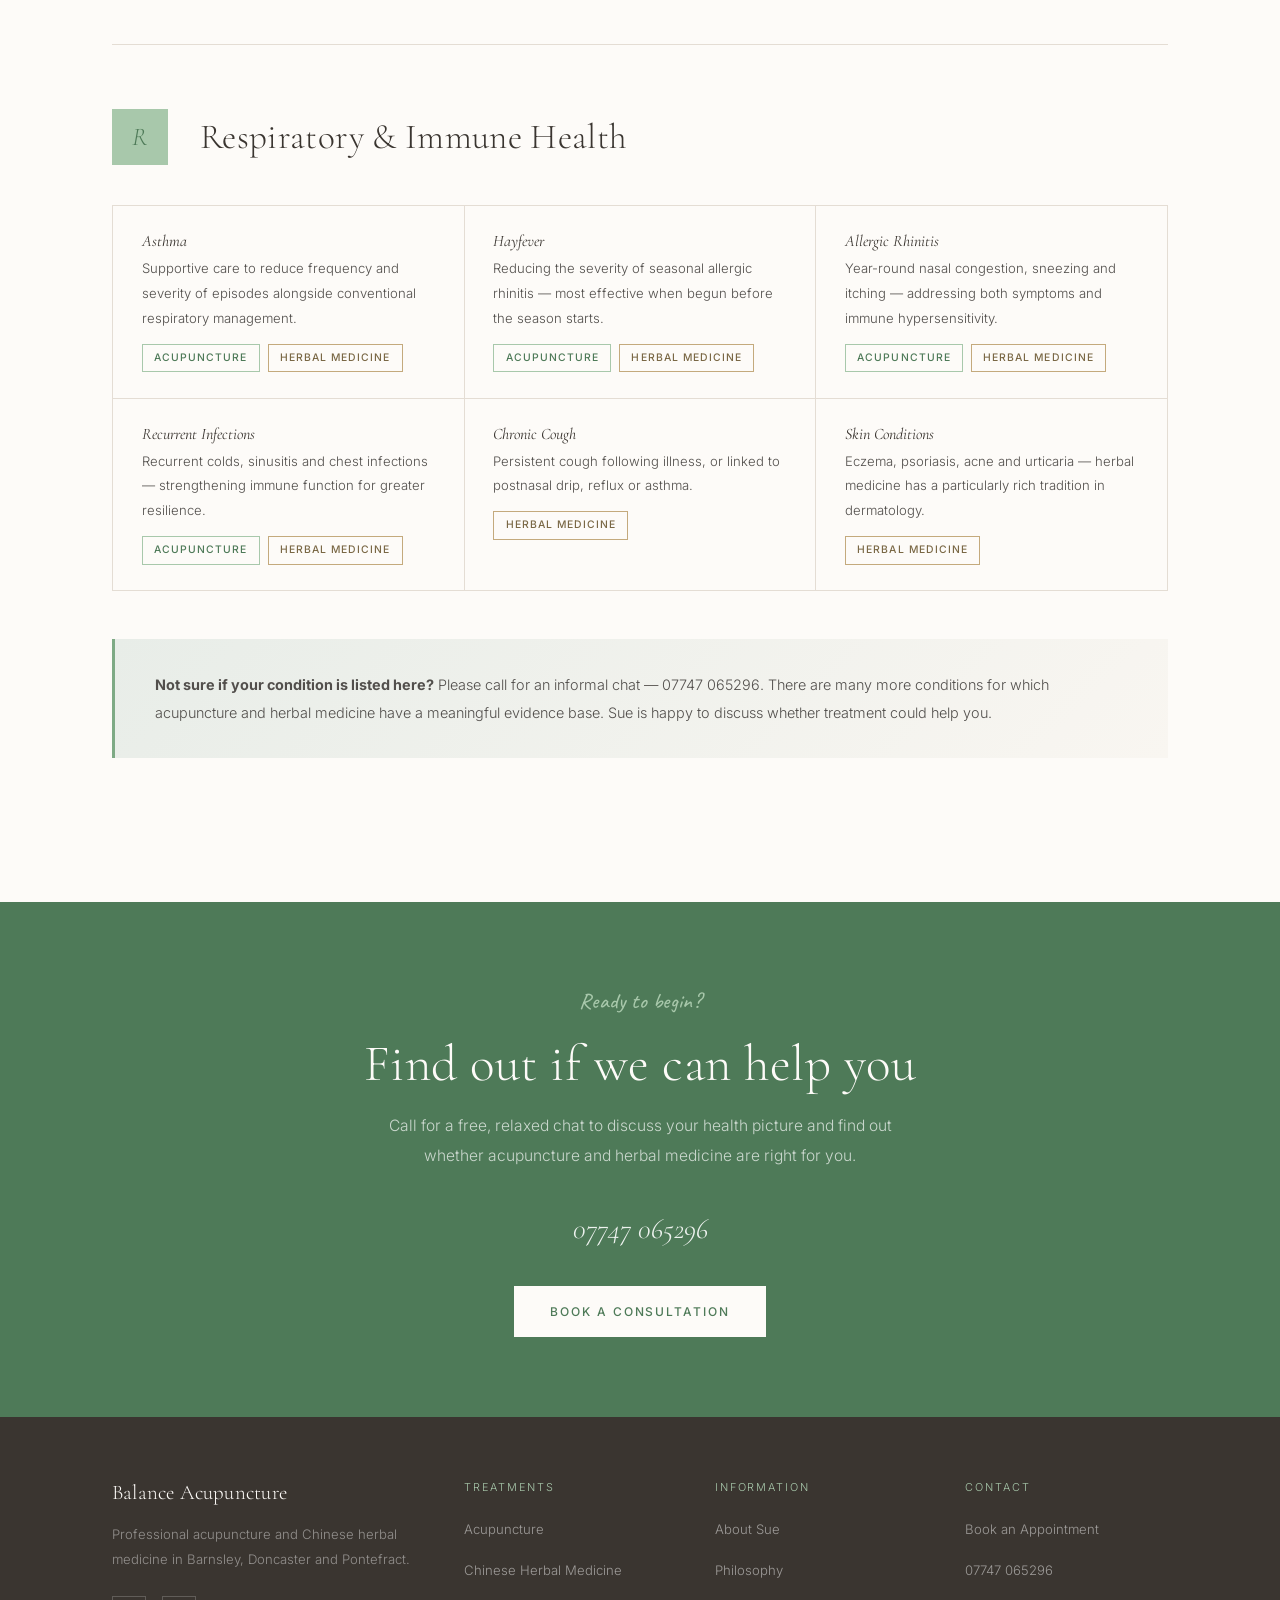
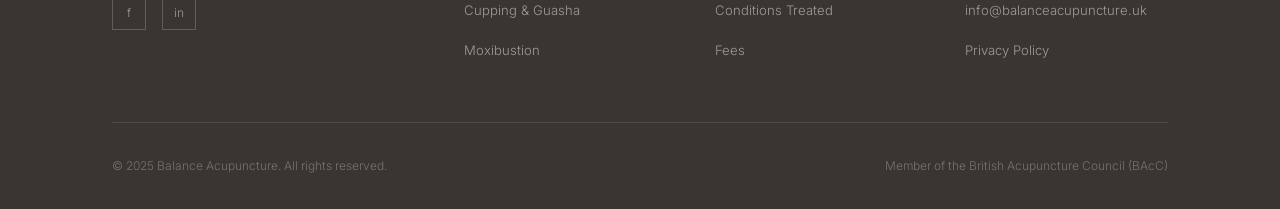
==== commit 6def9d9f: "Visual editor: update conditions.html" ====
--- a/conditions.html
+++ b/conditions.html
@@ -88,8 +88,8 @@
     @media(max-width:600px){.conditions-list{grid-template-columns:1fr;}.category-header{flex-direction:column;align-items:flex-start;}}
   </style>
 <style id="cms-overrides">
-/*cms-overrides:v1 {"v":1,"overrides":{"c2-0-1":{"desktop":{"padding-top":"83px"}}},"googleFonts":[]}*/
-[data-cms-id="c2-0-1"]{padding-top:83px !important}
+/*cms-overrides:v1 {"v":1,"overrides":{"c2-0-1":{"desktop":{"padding-top":"59px"}}},"googleFonts":[]}*/
+[data-cms-id="c2-0-1"]{padding-top:59px !important}
 </style></head>
 <body>
 
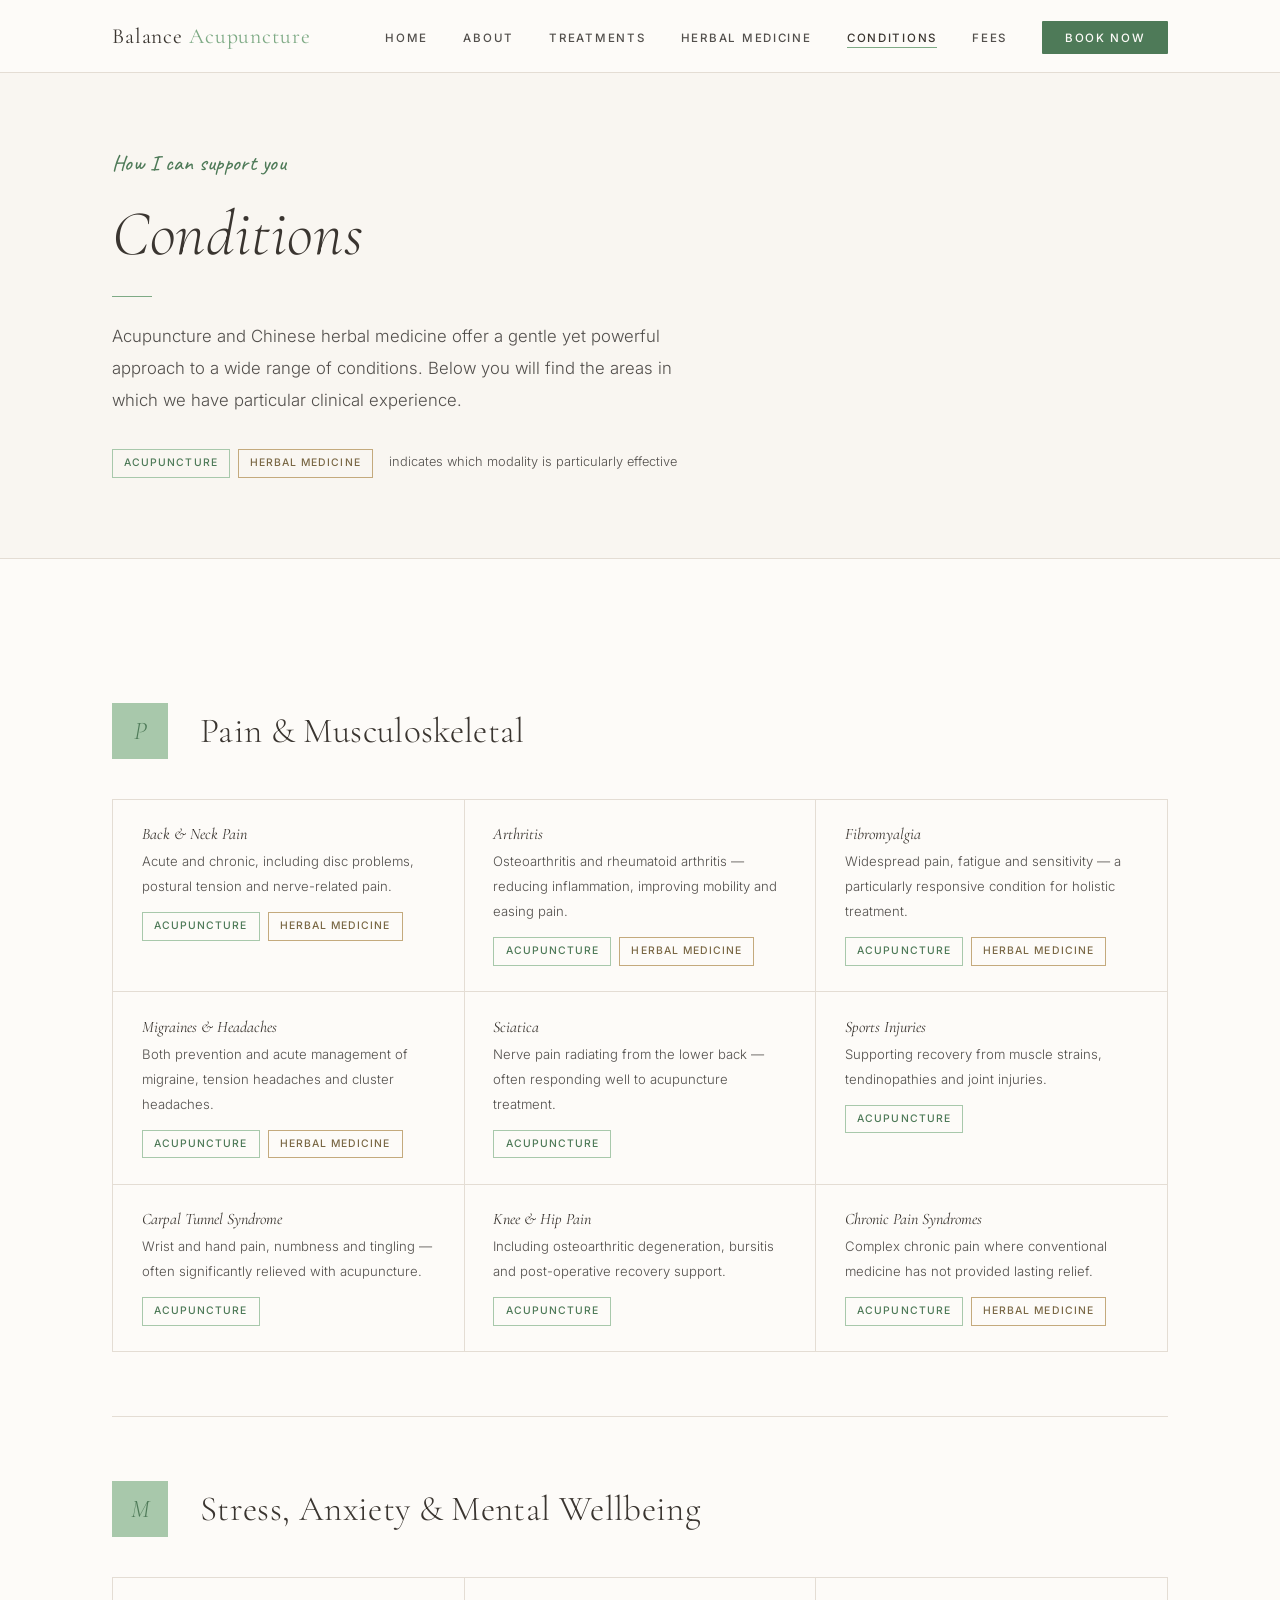
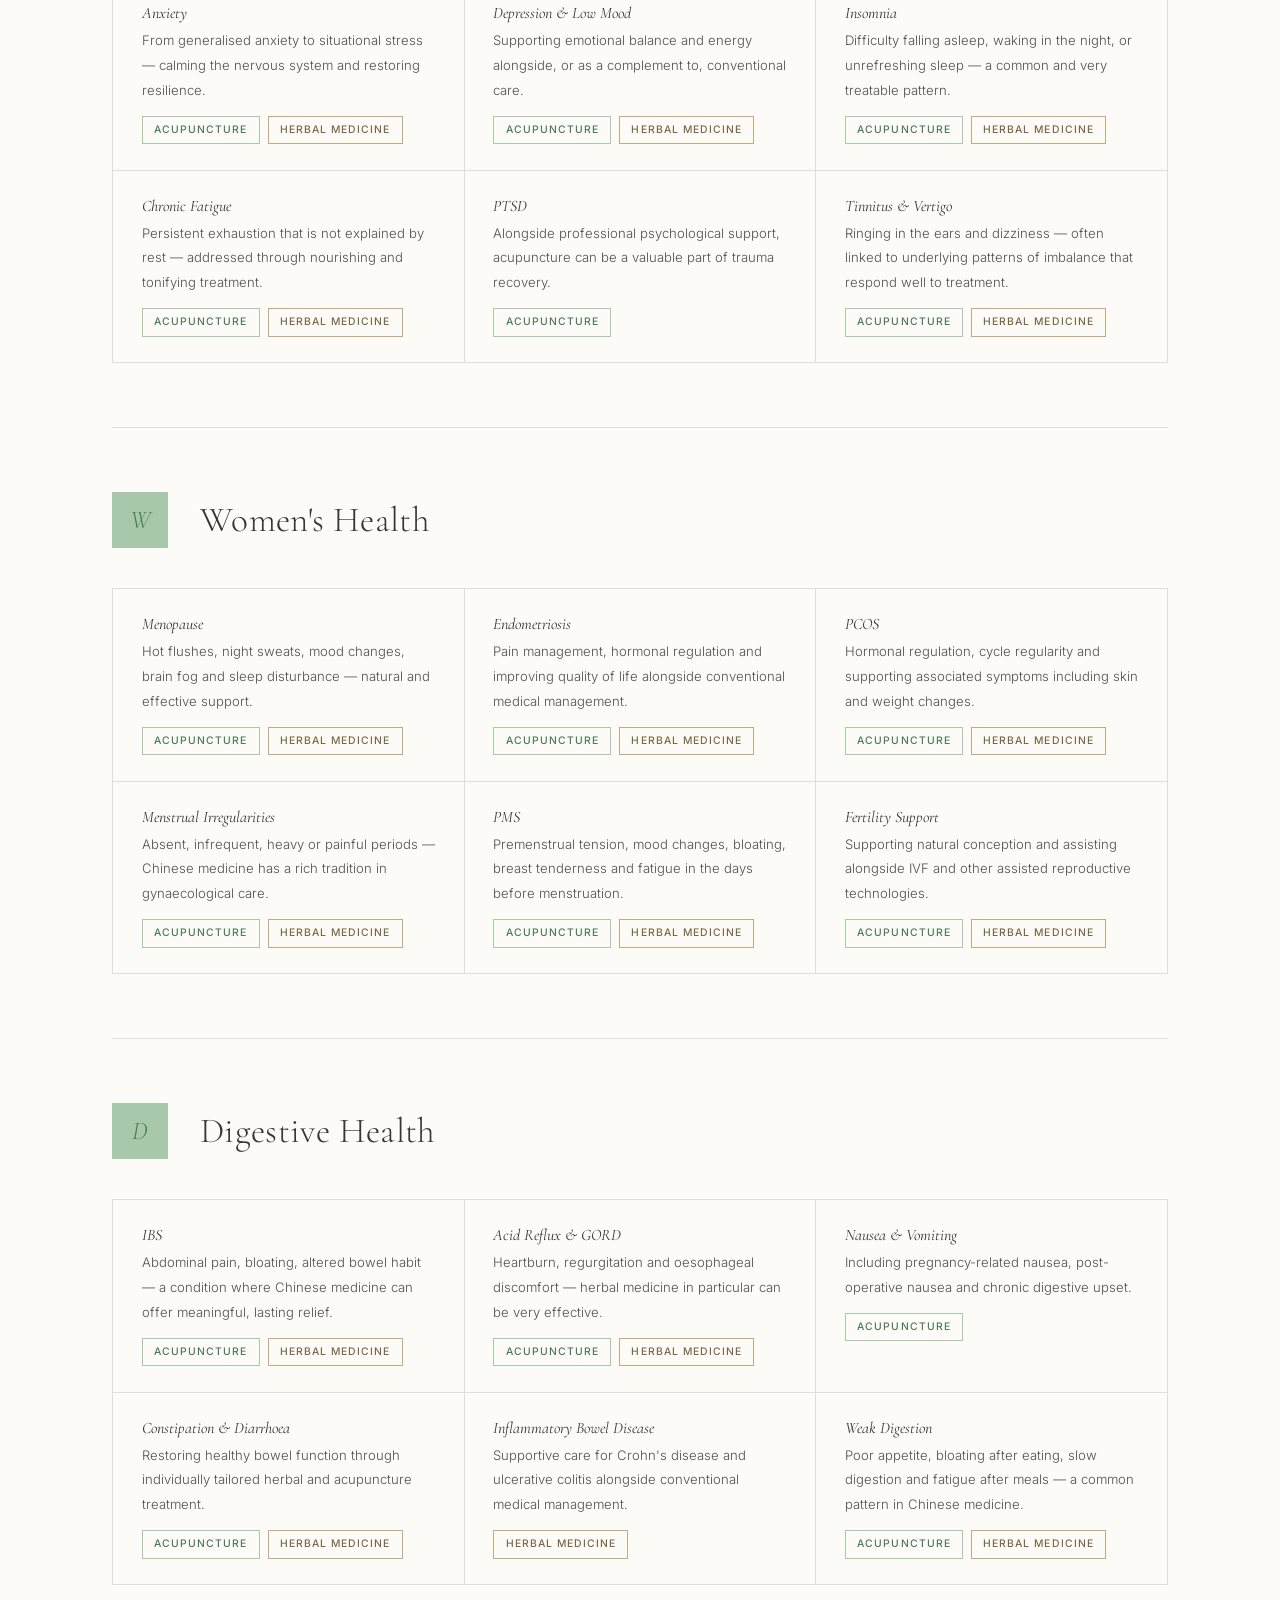
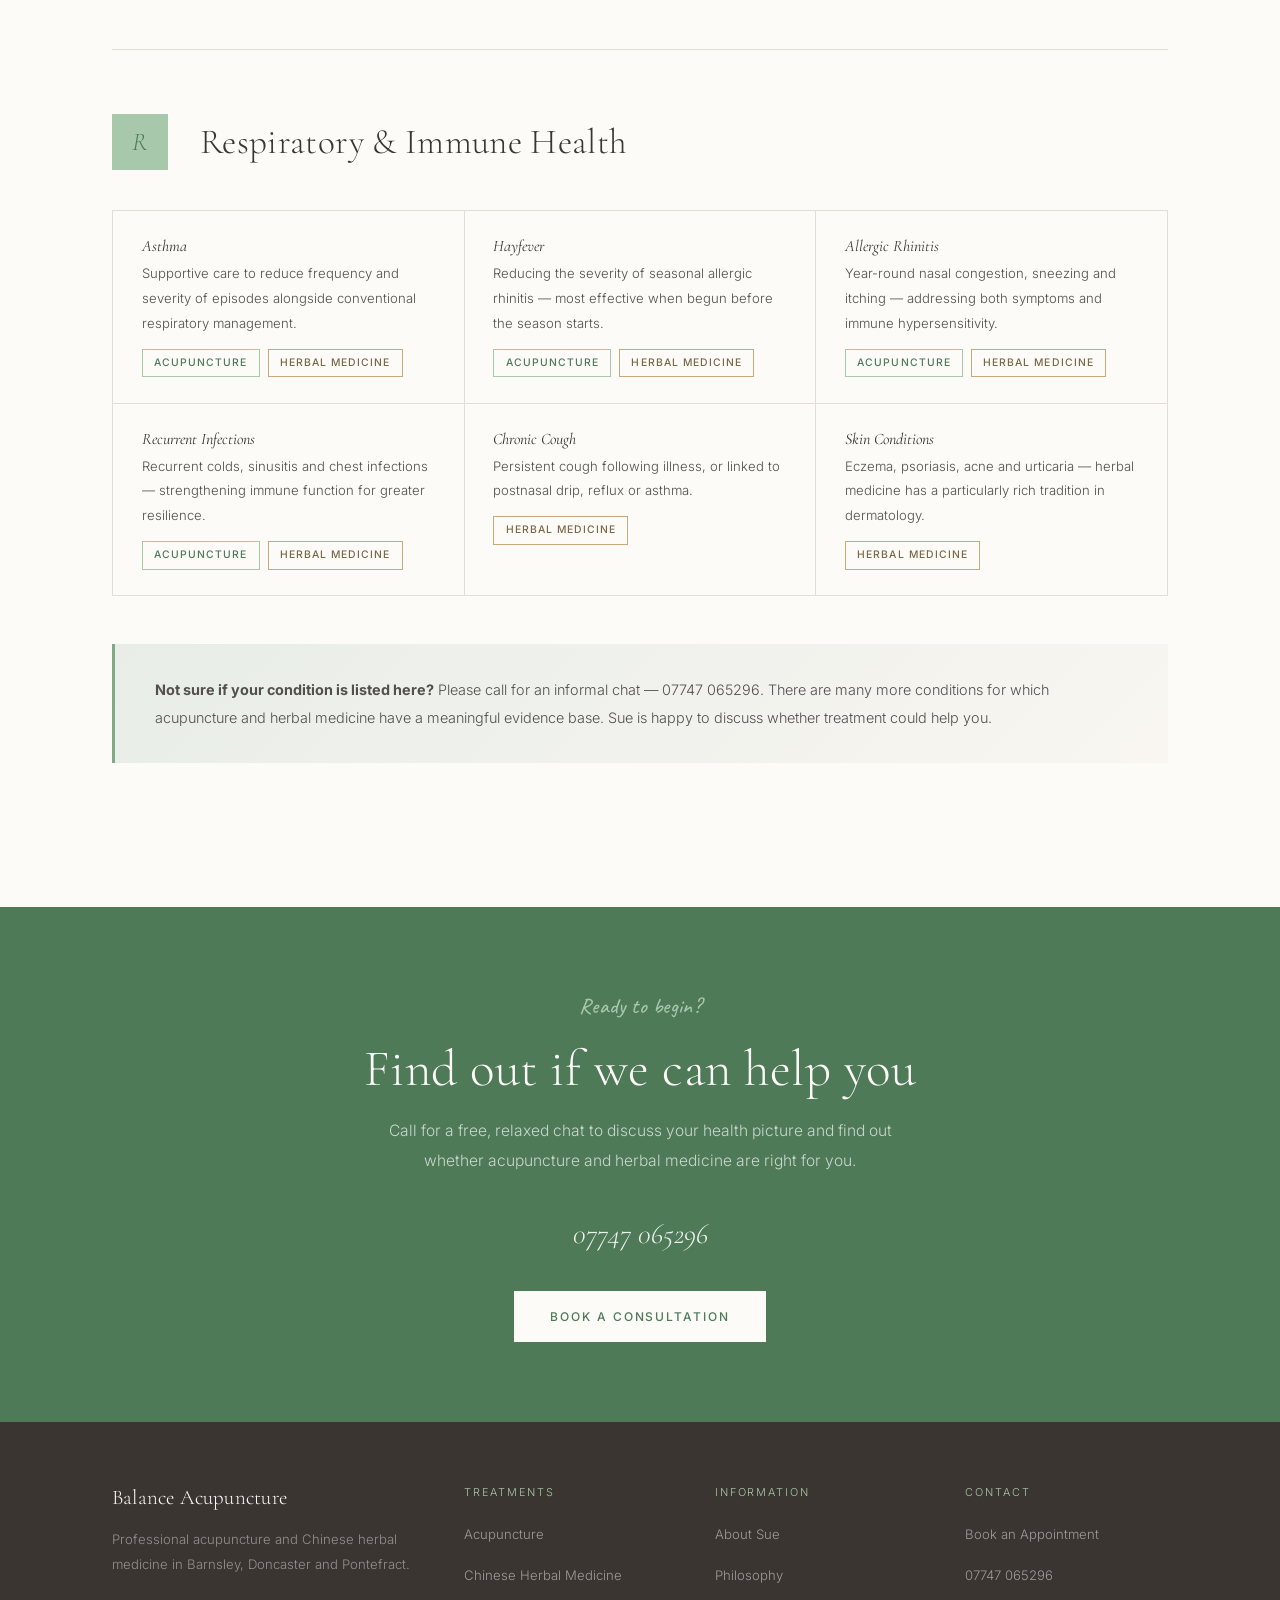
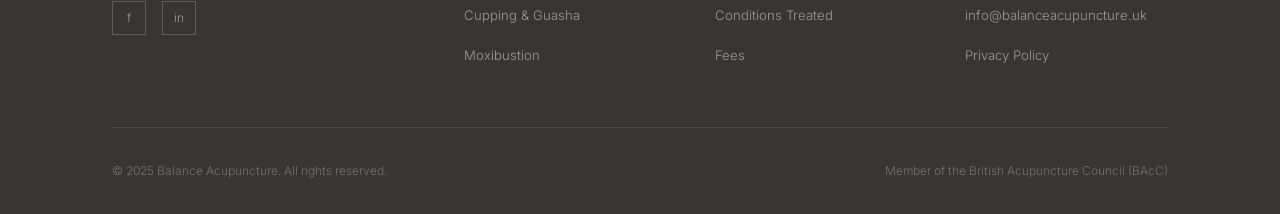
==== commit 9768ba9c: "Visual editor: update conditions.html" ====
--- a/conditions.html
+++ b/conditions.html
@@ -87,10 +87,7 @@
     @media(max-width:900px){.conditions-list{grid-template-columns:1fr 1fr;}}
     @media(max-width:600px){.conditions-list{grid-template-columns:1fr;}.category-header{flex-direction:column;align-items:flex-start;}}
   </style>
-<style id="cms-overrides">
-/*cms-overrides:v1 {"v":1,"overrides":{"c2-0-1":{"desktop":{"padding-top":"59px"}}},"googleFonts":[]}*/
-[data-cms-id="c2-0-1"]{padding-top:59px !important}
-</style></head>
+</head>
 <body>
 
 <header class="site-header" id="site-header">
